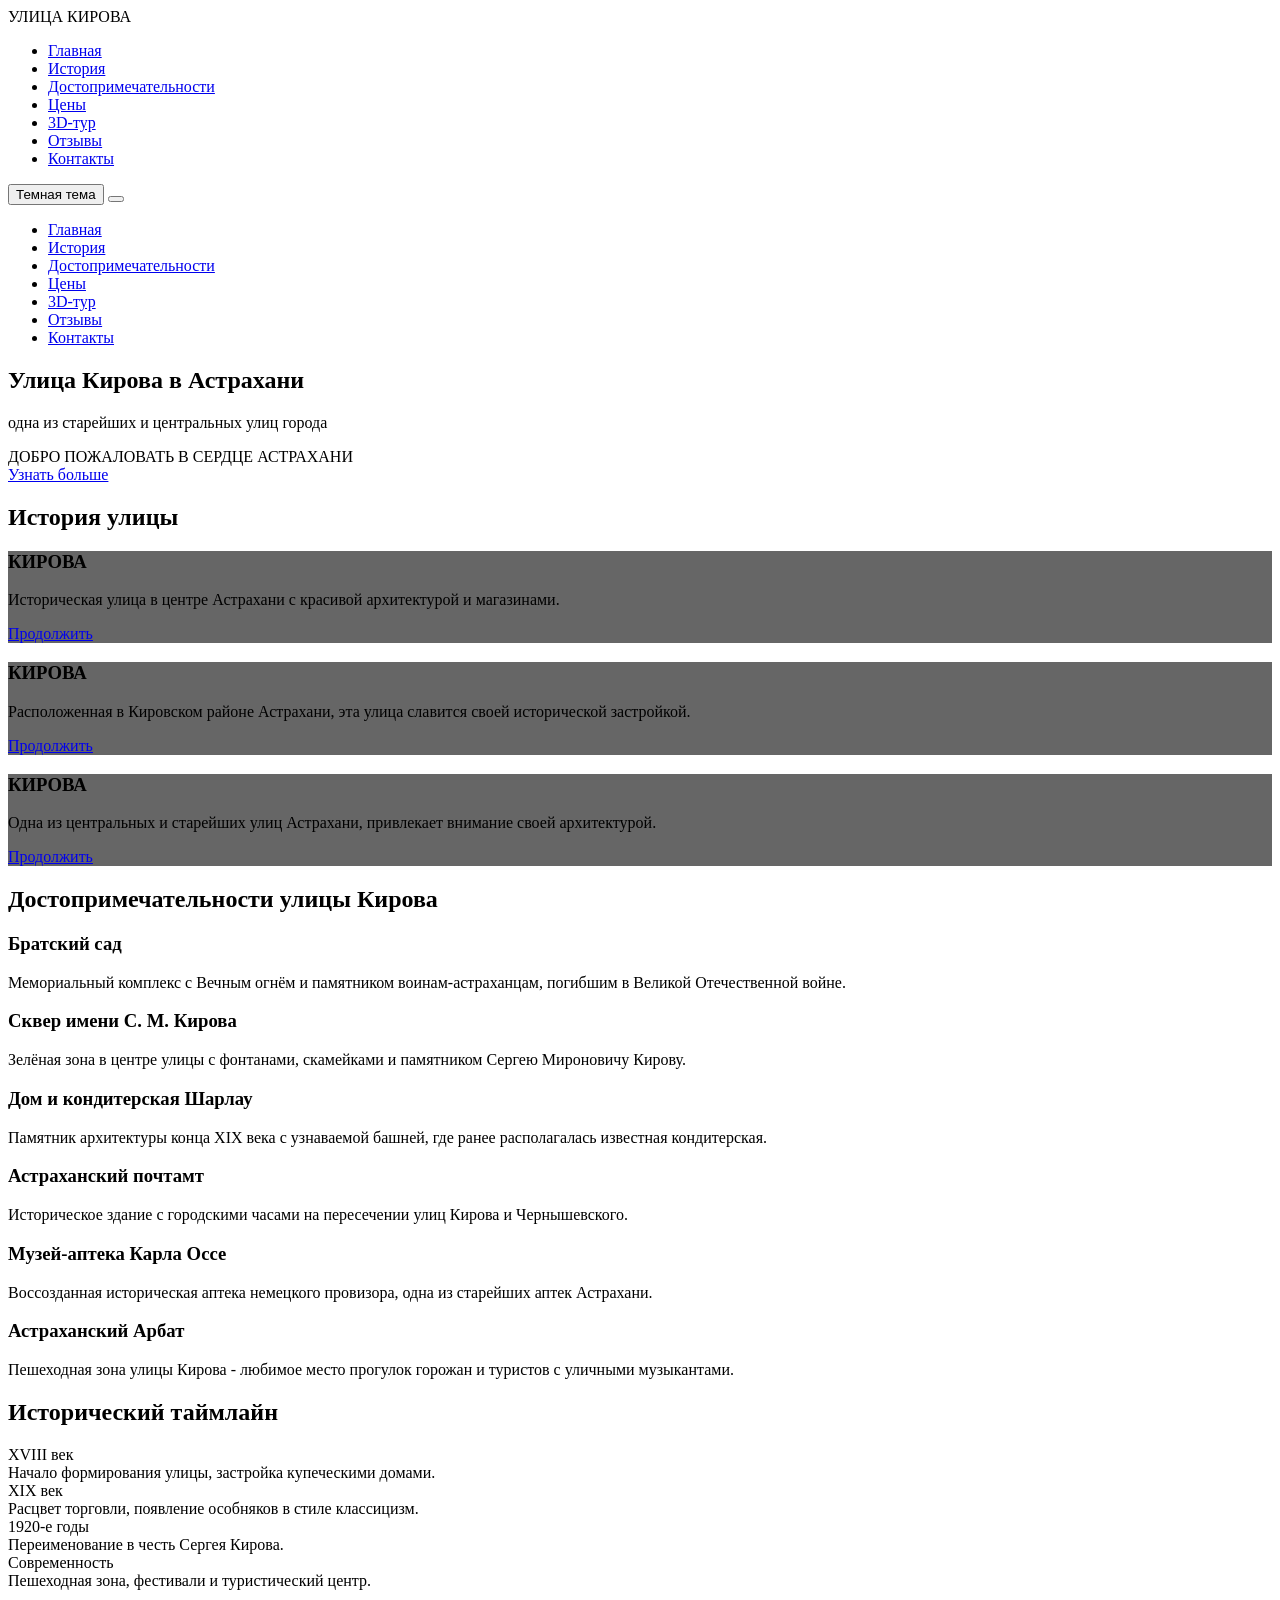
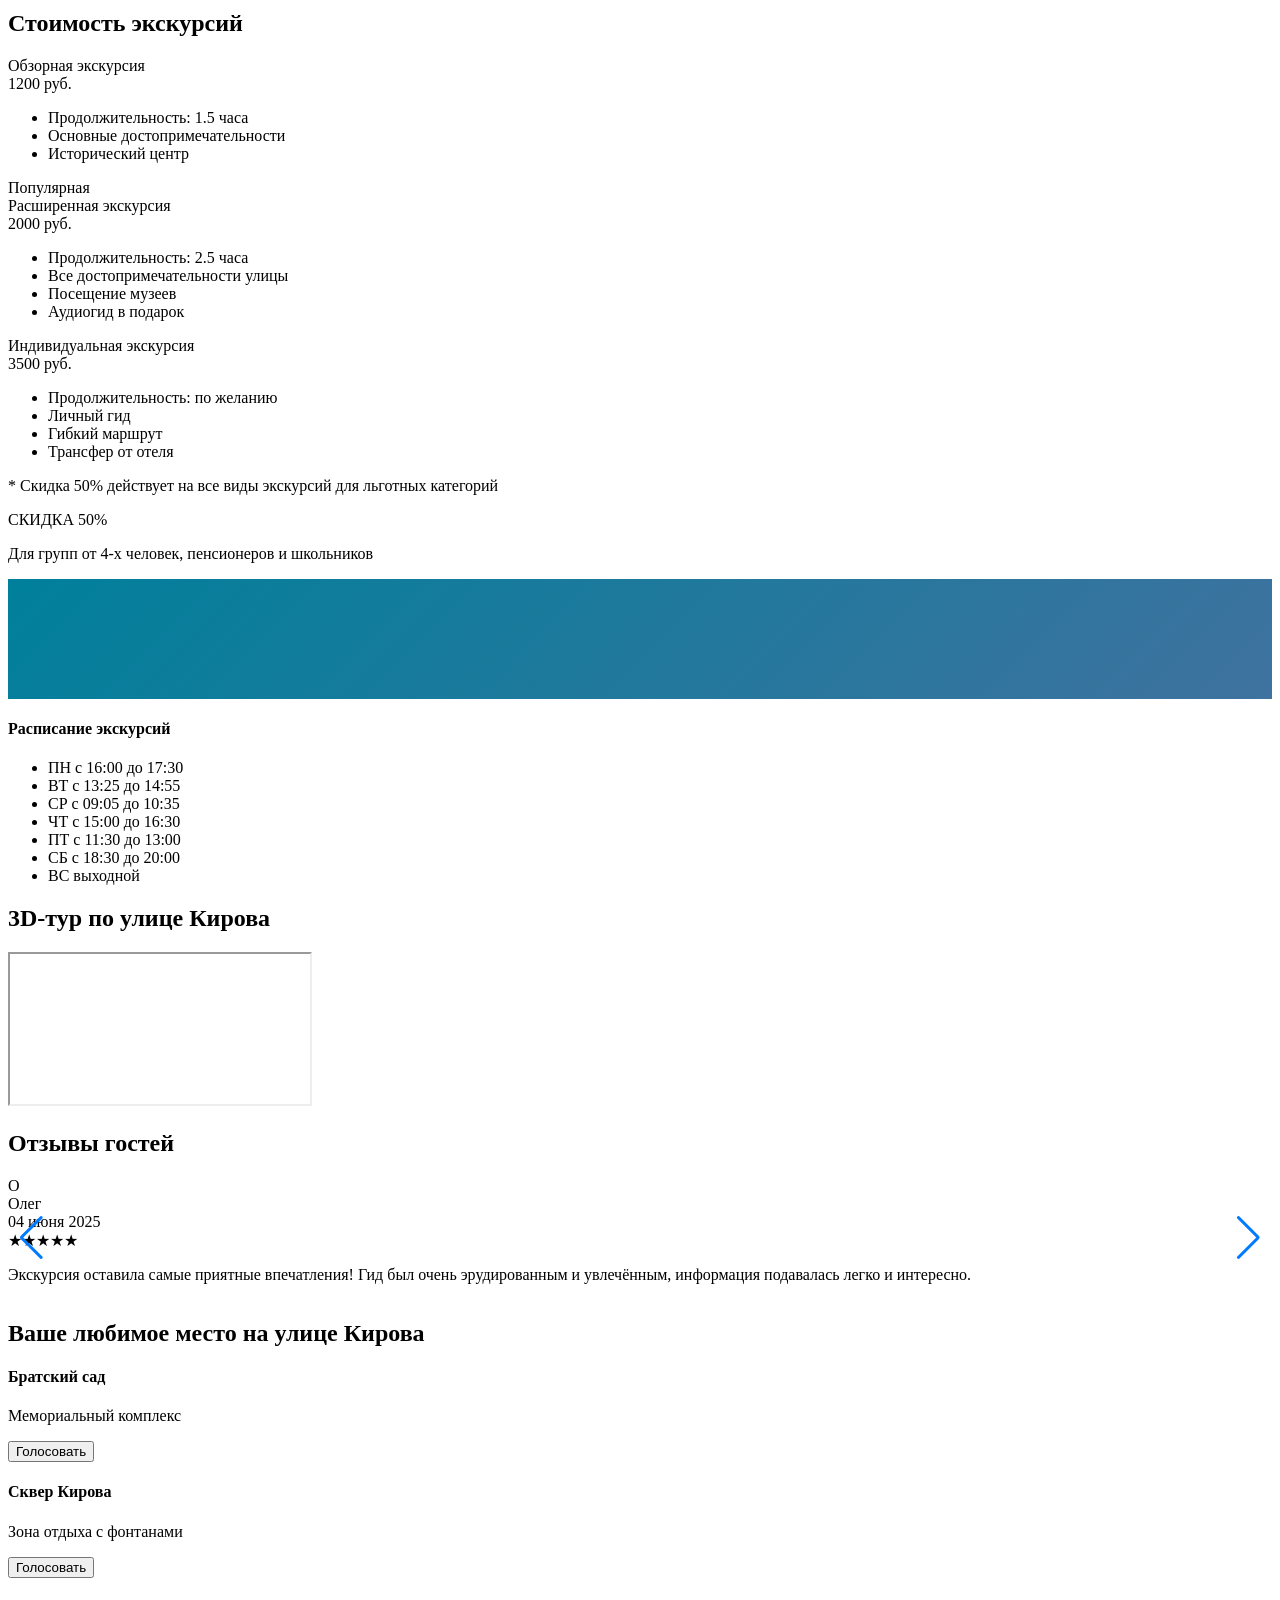
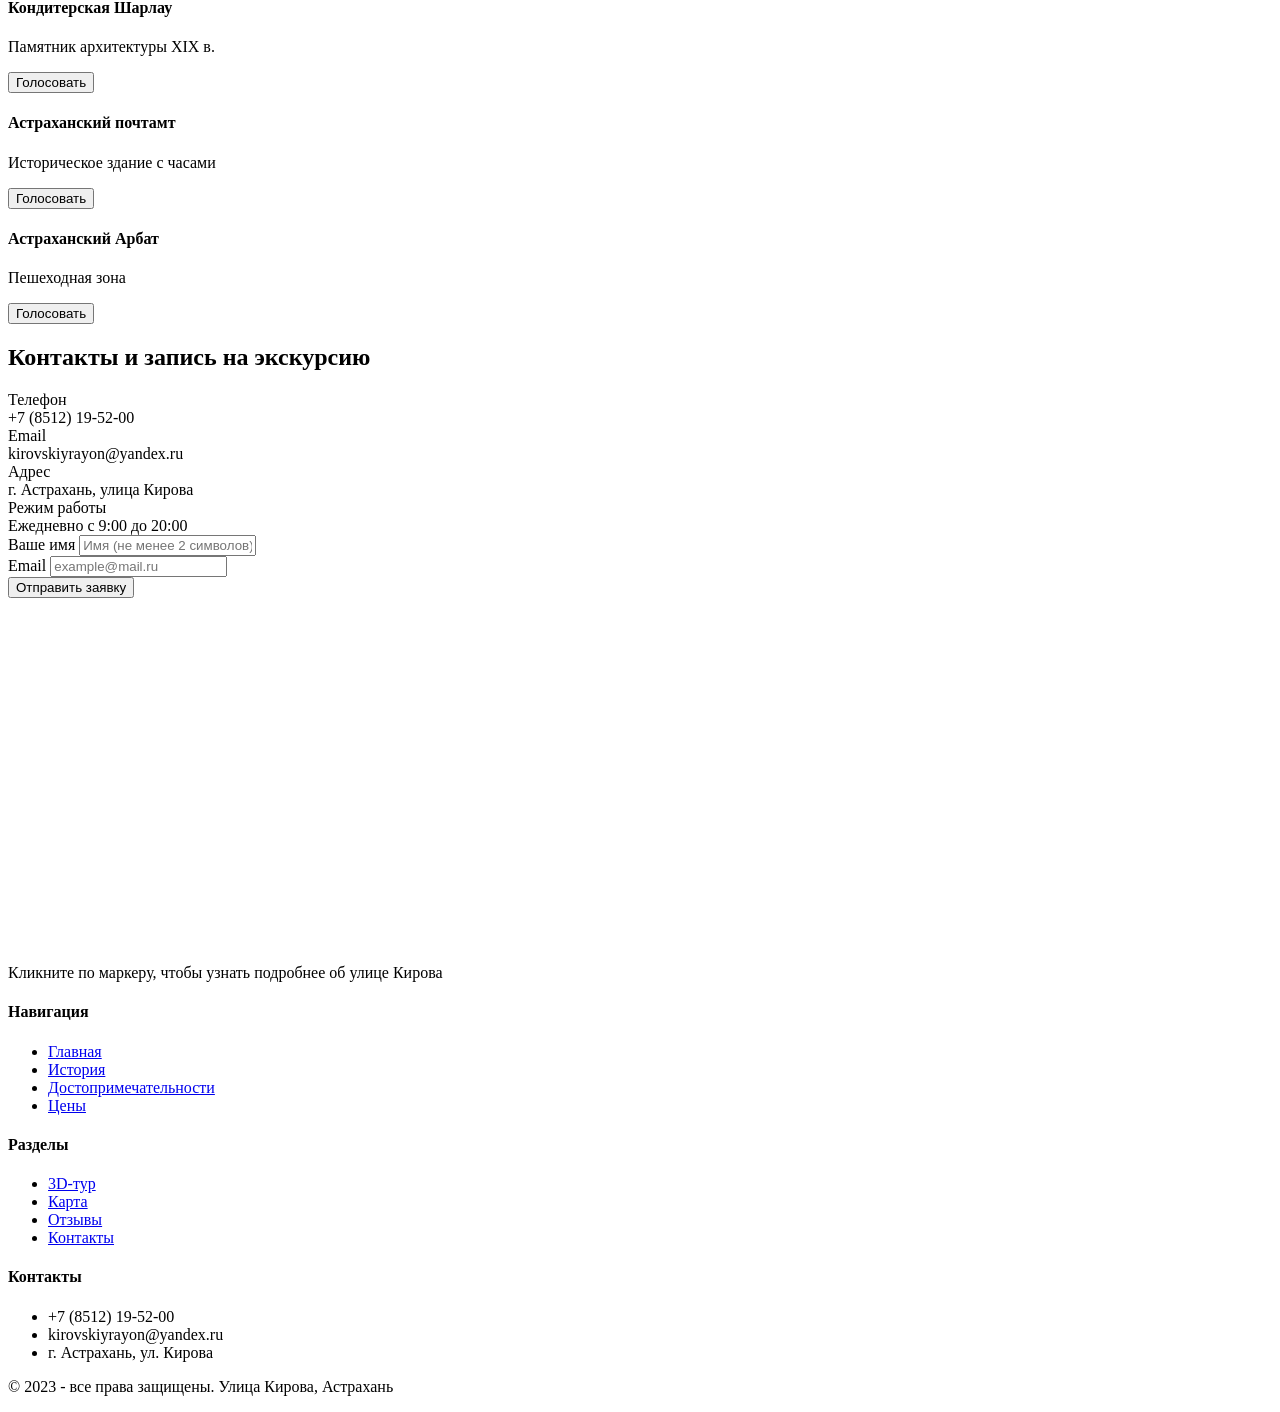
==== index.html @ 67ec19e4 "Add files via upload" ====
<!DOCTYPE html>
<html lang="ru">
<head>
    <meta charset="UTF-8">
    <meta name="viewport" content="width=device-width, initial-scale=1.0, viewport-fit=cover">
    <title>Улица Кирова | Астрахань</title>

    <link href="https://fonts.googleapis.com/css2?family=Alice&display=swap" rel="stylesheet">
    <link rel="stylesheet" href="https://cdn.jsdelivr.net/npm/swiper@11/swiper-bundle.min.css">
    <link rel="stylesheet" href="assets/css/style.css">
    <link rel="icon" type="image/png" href="assets/images/logo.png">
</head>
<body>

    <!-- ================= ШАПКА ================= -->
    <header class="header">
        <div class="container navbar">
            <div class="logo">
                <!-- Замените src на путь к вашему логотипу -->
                <img src="assets/images/logo.png" alt="Логотип Улица Кирова" class="logo-img"
                    onerror="this.style.display='none'; this.nextElementSibling.style.display='block';">
                <span class="logo-text" style="display: none;">УЛИЦА КИРОВА</span>
            </div>

            <ul class="nav-links">
                <li><a href="#hero">Главная</a></li>
                <li><a href="#history">История</a></li>
                <li><a href="#sights">Достопримечательности</a></li>
                <li><a href="#prices">Цены</a></li>
                <li><a href="#tour3d">3D-тур</a></li>
                <li><a href="#reviews">Отзывы</a></li>
                <li><a href="#contact">Контакты</a></li>
            </ul>

            <div class="header-actions">
                <button class="theme-toggle" id="themeToggle" aria-label="Переключить тему">Темная тема</button>
                <button class="burger" id="burgerBtn" aria-label="Меню">
                    <span></span><span></span><span></span>
                </button>
            </div>
        </div>

        <div class="mobile-overlay" id="mobileOverlay"></div>
        <nav class="mobile-menu" id="mobileMenu">
            <ul>
                <li><a href="#hero">Главная</a></li>
                <li><a href="#history">История</a></li>
                <li><a href="#sights">Достопримечательности</a></li>
                <li><a href="#prices">Цены</a></li>
                <li><a href="#tour3d">3D-тур</a></li>
                <li><a href="#reviews">Отзывы</a></li>
                <li><a href="#contact">Контакты</a></li>
            </ul>
        </nav>
    </header>

    <main>
        <!-- ================= HERO ================= -->
        <section class="hero" id="hero">
            <!-- Замените путь к изображению: assets/images/banner2.jpg -->
            <div class="hero-parallax-bg" style="background-image: url('assets/images/banner2.jpg');"></div>
            <div class="hero-overlay"></div>
            <div class="container hero-content">
                <h1>Улица Кирова в Астрахани</h1>
                <p class="hero-subtitle">одна из старейших и центральных улиц города</p>
                <div class="hero-welcome">ДОБРО ПОЖАЛОВАТЬ В СЕРДЦЕ АСТРАХАНИ</div>
                <a href="#history" class="btn-primary">Узнать больше</a>
            </div>
        </section>

        <!-- ================= ИСТОРИЯ ================= -->
        <section class="section history" id="history">
            <div class="container">
                <h2 class="section-title">История улицы</h2>
                <div class="history-grid">
                    <!-- Карточка 1: замените путь к изображению -->
                    <div class="history-card hover-scale animate-on-scroll"
                        style="background-image: linear-gradient(rgba(0,0,0,0.6), rgba(0,0,0,0.6)), url('assets/images/card1.jpg');">
                        <h3>КИРОВА</h3>
                        <p>Историческая улица в центре Астрахани с красивой архитектурой и магазинами.</p>
                        <a href="#sights" class="btn-outline-white">Продолжить</a>
                    </div>
                    <!-- Карточка 2: замените путь к изображению -->
                    <div class="history-card hover-scale animate-on-scroll"
                        style="background-image: linear-gradient(rgba(0,0,0,0.6), rgba(0,0,0,0.6)), url('assets/images/card2.jpg');">
                        <h3>КИРОВА</h3>
                        <p>Расположенная в Кировском районе Астрахани, эта улица славится своей исторической застройкой.</p>
                        <a href="#sights" class="btn-outline-white">Продолжить</a>
                    </div>
                    <!-- Карточка 3: замените путь к изображению -->
                    <div class="history-card hover-scale animate-on-scroll"
                        style="background-image: linear-gradient(rgba(0,0,0,0.6), rgba(0,0,0,0.6)), url('assets/images/card3.jpg');">
                        <h3>КИРОВА</h3>
                        <p>Одна из центральных и старейших улиц Астрахани, привлекает внимание своей архитектурой.</p>
                        <a href="#sights" class="btn-outline-white">Продолжить</a>
                    </div>
                </div>
            </div>
        </section>

        <!-- ================= ДОСТОПРИМЕЧАТЕЛЬНОСТИ ================= -->
        <section class="section sights" id="sights">
            <div class="container">
                <h2 class="section-title">Достопримечательности улицы Кирова</h2>
                <div class="sights-grid">
                    <!-- Карточка 1 -->
                    <div class="sight-card hover-lift animate-on-scroll">
                        <div class="sight-img" style="background-image: url('assets/images/garden.jpg'); background-color: #00809B;"></div>
                        <h3>Братский сад</h3>
                        <p>Мемориальный комплекс с Вечным огнём и памятником воинам-астраханцам, погибшим в Великой Отечественной войне.</p>
                    </div>
                    <!-- Карточка 2 -->
                    <div class="sight-card hover-lift animate-on-scroll">
                        <div class="sight-img" style="background-image: url('assets/images/skver.jpg'); background-color: #3F729F;"></div>
                        <h3>Сквер имени С. М. Кирова</h3>
                        <p>Зелёная зона в центре улицы с фонтанами, скамейками и памятником Сергею Мироновичу Кирову.</p>
                    </div>
                    <!-- Карточка 3 -->
                    <div class="sight-card hover-lift animate-on-scroll">
                        <div class="sight-img" style="background-image: url('assets/images/sharlau.jpg'); background-color: #4EBCD5;"></div>
                        <h3>Дом и кондитерская Шарлау</h3>
                        <p>Памятник архитектуры конца XIX века с узнаваемой башней, где ранее располагалась известная кондитерская.</p>
                    </div>
                    <!-- Карточка 4 -->
                    <div class="sight-card hover-lift animate-on-scroll">
                        <div class="sight-img" style="background-image: url('assets/images/pochta.jpg'); background-color: #00809B;"></div>
                        <h3>Астраханский почтамт</h3>
                        <p>Историческое здание с городскими часами на пересечении улиц Кирова и Чернышевского.</p>
                    </div>
                    <!-- Карточка 5 -->
                    <div class="sight-card hover-lift animate-on-scroll">
                        <div class="sight-img" style="background-image: url('assets/images/apteka.jpg'); background-color: #3F729F;"></div>
                        <h3>Музей-аптека Карла Оссе</h3>
                        <p>Воссозданная историческая аптека немецкого провизора, одна из старейших аптек Астрахани.</p>
                    </div>
                    <!-- Карточка 6 -->
                    <div class="sight-card hover-lift animate-on-scroll">
                        <div class="sight-img" style="background-image: url('assets/images/arbat.jpg'); background-color: #4EBCD5;"></div>
                        <h3>Астраханский Арбат</h3>
                        <p>Пешеходная зона улицы Кирова - любимое место прогулок горожан и туристов с уличными музыкантами.</p>
                    </div>
                </div>
            </div>
        </section>

        <!-- ================= ТАЙМЛАЙН ================= -->
        <section class="section timeline-section" id="timeline">
            <div class="container">
                <h2 class="section-title">Исторический таймлайн</h2>
                <div class="timeline">
                    <div class="timeline-item animate-on-scroll">
                        <div class="timeline-date">XVIII век</div>
                        <div class="timeline-text">Начало формирования улицы, застройка купеческими домами.</div>
                    </div>
                    <div class="timeline-item animate-on-scroll">
                        <div class="timeline-date">XIX век</div>
                        <div class="timeline-text">Расцвет торговли, появление особняков в стиле классицизм.</div>
                    </div>
                    <div class="timeline-item animate-on-scroll">
                        <div class="timeline-date">1920-е годы</div>
                        <div class="timeline-text">Переименование в честь Сергея Кирова.</div>
                    </div>
                    <div class="timeline-item animate-on-scroll">
                        <div class="timeline-date">Современность</div>
                        <div class="timeline-text">Пешеходная зона, фестивали и туристический центр.</div>
                    </div>
                </div>
            </div>
        </section>

        <!-- ================= ЦЕНЫ ================= -->
        <section class="section prices" id="prices">
            <div class="container">
                <h2 class="section-title">Стоимость экскурсий</h2>
                <div class="prices-grid">
                    <div class="price-card hover-lift animate-on-scroll">
                        <div class="price-header">Обзорная экскурсия</div>
                        <div class="price-value">1200 руб.</div>
                        <ul class="price-features">
                            <li>Продолжительность: 1.5 часа</li>
                            <li>Основные достопримечательности</li>
                            <li>Исторический центр</li>
                        </ul>
                    </div>
                    <div class="price-card hover-lift featured animate-on-scroll">
                        <div class="price-badge">Популярная</div>
                        <div class="price-header">Расширенная экскурсия</div>
                        <div class="price-value">2000 руб.</div>
                        <ul class="price-features">
                            <li>Продолжительность: 2.5 часа</li>
                            <li>Все достопримечательности улицы</li>
                            <li>Посещение музеев</li>
                            <li>Аудиогид в подарок</li>
                        </ul>
                    </div>
                    <div class="price-card hover-lift animate-on-scroll">
                        <div class="price-header">Индивидуальная экскурсия</div>
                        <div class="price-value">3500 руб.</div>
                        <ul class="price-features">
                            <li>Продолжительность: по желанию</li>
                            <li>Личный гид</li>
                            <li>Гибкий маршрут</li>
                            <li>Трансфер от отеля</li>
                        </ul>
                    </div>
                </div>
                <p class="prices-note animate-on-scroll">* Скидка 50% действует на все виды экскурсий для льготных категорий</p>
            </div>
        </section>

        <!-- ================= СКИДКА 50% + РАСПИСАНИЕ ================= -->
        <section class="section discount-schedule-section">
            <div class="container">
                <div class="discount-schedule-block animate-on-scroll">
                    <div class="discount-schedule-grid">
                        <div class="discount-side">
                            <span class="discount-percent">СКИДКА 50%</span>
                            <p class="discount-detail">Для групп от 4-х человек, пенсионеров и школьников</p>
                        </div>
                        <div class="schedule-side">
                            <!-- Замените src на путь к вашему изображению: assets/images/banner.jpg -->
                            <div class="schedule-image">
                                <img src="assets/images/banner.jpg" alt="Расписание экскурсий" loading="lazy"
                                    onerror="this.style.display='none'; this.parentElement.style.background='linear-gradient(135deg, #00809B, #3F729F)'; this.parentElement.style.minHeight='120px';">
                            </div>
                            <div class="schedule-content">
                                <h4 class="schedule-title">Расписание экскурсий</h4>
                                <ul class="schedule-list">
                                    <li><span>ПН</span> с 16:00 до 17:30</li>
                                    <li><span>ВТ</span> с 13:25 до 14:55</li>
                                    <li><span>СР</span> с 09:05 до 10:35</li>
                                    <li><span>ЧТ</span> с 15:00 до 16:30</li>
                                    <li><span>ПТ</span> с 11:30 до 13:00</li>
                                    <li><span>СБ</span> с 18:30 до 20:00</li>
                                    <li><span>ВС</span> выходной</li>
                                </ul>
                            </div>
                        </div>
                    </div>
                </div>
            </div>
        </section>

        <!-- ================= 3D-ТУР ================= -->
        <section class="section tour3d" id="tour3d">
            <div class="container">
                <h2 class="section-title">3D-тур по улице Кирова</h2>
                <div class="tour-container animate-on-scroll">
                    <div class="panorama-container">
                        <!-- Google Street View: улица Кирова, Астрахань -->
                        <iframe
                            src="https://www.google.com/maps/embed?pb=!4v1715250000000!6m8!1m7!1sCAoSLEFGMVFpcFBuQXF0Sm1fMDRrWVUxWmtEY3ZMRWhMcXJQdWh2VENfb2R2ZE5w!2m2!1d46.349102!2d48.040248!3f325!4f15!5f0.7820865974627469"
                            allowfullscreen
                            loading="lazy"
                            title="3D-тур по улице Кирова в Астрахани">
                        </iframe>
                    </div>
                </div>
            </div>
        </section>

        <!-- ================= ОТЗЫВЫ (СЛАЙДЕР) ================= -->
        <section class="section reviews" id="reviews">
            <div class="container">
                <h2 class="section-title">Отзывы гостей</h2>
                <div class="swiper reviews-swiper animate-on-scroll">
                    <div class="swiper-wrapper">
                        <!-- Слайд 1 -->
                        <div class="swiper-slide">
                            <div class="review-card">
                                <!-- Замените src на путь к аватарке: assets/images/avatar-1.jpg -->
                                <div class="review-avatar">
                                    <img src="assets/images/avatar-1.jpg" alt="Аватар" loading="lazy"
                                        onerror="this.style.display='none'; this.parentElement.textContent='О'">
                                </div>
                                <div class="review-name">Олег</div>
                                <div class="review-date">04 июня 2025</div>
                                <div class="review-stars">★★★★★</div>
                                <p>Экскурсия оставила самые приятные впечатления! Гид был очень эрудированным и увлечённым, информация подавалась легко и интересно.</p>
                            </div>
                        </div>
                        <!-- Слайд 2 -->
                        <div class="swiper-slide">
                            <div class="review-card">
                                <div class="review-avatar">
                                    <img src="assets/images/avatar-2.jpg" alt="Аватар" loading="lazy"
                                        onerror="this.style.display='none'; this.parentElement.textContent='Е'">
                                </div>
                                <div class="review-name">Елена</div>
                                <div class="review-date">15 мая 2025</div>
                                <div class="review-stars">★★★★★</div>
                                <p>Очень красивая улица, обязательно приедем ещё! Спасибо за скидку пенсионерам. Всё очень понравилось!</p>
                            </div>
                        </div>
                        <!-- Слайд 3 -->
                        <div class="swiper-slide">
                            <div class="review-card">
                                <div class="review-avatar">
                                    <img src="assets/images/avatar-3.jpg" alt="Аватар" loading="lazy"
                                        onerror="this.style.display='none'; this.parentElement.textContent='Д'">
                                </div>
                                <div class="review-name">Дмитрий</div>
                                <div class="review-date">22 июля 2025</div>
                                <div class="review-stars">★★★★☆</div>
                                <p>Отличная экскурсия, узнал много нового об архитектуре Астрахани. Гид профессионал своего дела.</p>
                            </div>
                        </div>
                        <!-- Слайд 4 -->
                        <div class="swiper-slide">
                            <div class="review-card">
                                <div class="review-avatar">
                                    <img src="assets/images/avatar-4.jpg" alt="Аватар" loading="lazy"
                                        onerror="this.style.display='none'; this.parentElement.textContent='А'">
                                </div>
                                <div class="review-name">Анна</div>
                                <div class="review-date">10 августа 2025</div>
                                <div class="review-stars">★★★★★</div>
                                <p>Лучшая прогулка по центру! Гид - профессионал своего дела. Вся семья в восторге от экскурсии.</p>
                            </div>
                        </div>
                        <!-- Слайд 5 -->
                        <div class="swiper-slide">
                            <div class="review-card">
                                <div class="review-avatar">
                                    <img src="assets/images/avatar-5.jpg" alt="Аватар" loading="lazy"
                                        onerror="this.style.display='none'; this.parentElement.textContent='М'">
                                </div>
                                <div class="review-name">Мария</div>
                                <div class="review-date">03 сентября 2025</div>
                                <div class="review-stars">★★★★★</div>
                                <p>Прекрасная экскурсия по историческим местам! Улица Кирова - настоящая жемчужина Астрахани. Обязательно вернёмся!</p>
                            </div>
                        </div>
                        <!-- Слайд 6 -->
                        <div class="swiper-slide">
                            <div class="review-card">
                                <div class="review-avatar">
                                    <img src="assets/images/avatar-6.jpg" alt="Аватар" loading="lazy"
                                        onerror="this.style.display='none'; this.parentElement.textContent='С'">
                                </div>
                                <div class="review-name">Сергей</div>
                                <div class="review-date">18 октября 2025</div>
                                <div class="review-stars">★★★★☆</div>
                                <p>Очень познавательная экскурсия. Архитектура впечатляет, а рассказ гида просто завораживает. Рекомендую!</p>
                            </div>
                        </div>
                    </div>
                    <div class="swiper-button-prev"></div>
                    <div class="swiper-button-next"></div>
                    <div class="swiper-pagination"></div>
                </div>
            </div>
        </section>

        <!-- ================= ГОЛОСОВАНИЕ ================= -->
        <section class="section voting">
            <div class="container">
                <h2 class="section-title">Ваше любимое место на улице Кирова</h2>
                <div class="voting-grid animate-on-scroll" id="votingContainer">
                    <div class="vote-card" data-vote="bratskiy">
                        <h4>Братский сад</h4>
                        <p>Мемориальный комплекс</p>
                        <button class="vote-btn">Голосовать</button>
                    </div>
                    <div class="vote-card" data-vote="skver">
                        <h4>Сквер Кирова</h4>
                        <p>Зона отдыха с фонтанами</p>
                        <button class="vote-btn">Голосовать</button>
                    </div>
                    <div class="vote-card" data-vote="sharlau">
                        <h4>Кондитерская Шарлау</h4>
                        <p>Памятник архитектуры XIX в.</p>
                        <button class="vote-btn">Голосовать</button>
                    </div>
                    <div class="vote-card" data-vote="pochta">
                        <h4>Астраханский почтамт</h4>
                        <p>Историческое здание с часами</p>
                        <button class="vote-btn">Голосовать</button>
                    </div>
                    <div class="vote-card" data-vote="arbat">
                        <h4>Астраханский Арбат</h4>
                        <p>Пешеходная зона</p>
                        <button class="vote-btn">Голосовать</button>
                    </div>
                </div>
                <div id="voteResults" class="vote-results animate-on-scroll"></div>
            </div>
        </section>

        <!-- ================= КОНТАКТЫ + ФОРМА + КАРТА ================= -->
        <section class="section contact" id="contact">
            <div class="container">
                <h2 class="section-title">Контакты и запись на экскурсию</h2>
                <div class="contact-wrapper animate-on-scroll">
                    <div class="contact-info-block">
                        <div class="info-item">
                            <div class="info-label">Телефон</div>
                            <div class="info-value">+7 (8512) 19-52-00</div>
                        </div>
                        <div class="info-item">
                            <div class="info-label">Email</div>
                            <div class="info-value">kirovskiyrayon@yandex.ru</div>
                        </div>
                        <div class="info-item">
                            <div class="info-label">Адрес</div>
                            <div class="info-value">г. Астрахань, улица Кирова</div>
                        </div>
                        <div class="info-item">
                            <div class="info-label">Режим работы</div>
                            <div class="info-value">Ежедневно с 9:00 до 20:00</div>
                        </div>
                    </div>
                    <div class="form-block">
                        <form id="bookingForm">
                            <div class="form-group">
                                <label for="name">Ваше имя</label>
                                <input type="text" id="name" placeholder="Имя (не менее 2 символов)">
                                <div class="error-msg" id="nameError"></div>
                            </div>
                            <div class="form-group">
                                <label for="email">Email</label>
                                <input type="email" id="email" placeholder="example@mail.ru">
                                <div class="error-msg" id="emailError"></div>
                            </div>
                            <button type="submit" class="btn-primary">Отправить заявку</button>
                            <div id="formSuccess" class="success-msg"></div>
                        </form>
                    </div>
                </div>
                <!-- Карта -->
                <div class="map-wrapper animate-on-scroll">
                    <div id="yandexMap" style="width: 100%; height: 350px; border-radius: 24px; overflow: hidden;"></div>
                    <p class="map-caption">Кликните по маркеру, чтобы узнать подробнее об улице Кирова</p>
                </div>
            </div>
        </section>
    </main>

    <!-- ================= ПОДВАЛ ================= -->
    <footer class="footer">
        <div class="container">
            <div class="footer-grid">
                <div class="footer-col">
                    <h4>Навигация</h4>
                    <ul class="footer-nav-list">
                        <li><a href="#hero">Главная</a></li>
                        <li><a href="#history">История</a></li>
                        <li><a href="#sights">Достопримечательности</a></li>
                        <li><a href="#prices">Цены</a></li>
                    </ul>
                </div>
                <div class="footer-col">
                    <h4>Разделы</h4>
                    <ul class="footer-nav-list">
                        <li><a href="#tour3d">3D-тур</a></li>
                        <li><a href="#contact">Карта</a></li>
                        <li><a href="#reviews">Отзывы</a></li>
                        <li><a href="#contact">Контакты</a></li>
                    </ul>
                </div>
                <div class="footer-col">
                    <h4>Контакты</h4>
                    <ul class="footer-contact-list">
                        <li>+7 (8512) 19-52-00</li>
                        <li>kirovskiyrayon@yandex.ru</li>
                        <li>г. Астрахань, ул. Кирова</li>
                    </ul>
                </div>
            </div>
            <div class="footer-bottom">
                <p>&copy; 2023 - все права защищены. Улица Кирова, Астрахань</p>
            </div>
        </div>
    </footer>

    <!-- Кастомный курсор -->
    <div class="custom-cursor"></div>

    <!-- Скрипты -->
    <script src="https://cdn.jsdelivr.net/npm/swiper@11/swiper-bundle.min.js"></script>
    <!-- Замените YOUR_API_KEY на ваш ключ Яндекс.Карт -->
    <script src="https://api-maps.yandex.ru/2.1/?apikey=YOUR_API_KEY&lang=ru_RU" type="text/javascript"></script>
    <script src="js/main.js"></script>
</body>
</html>
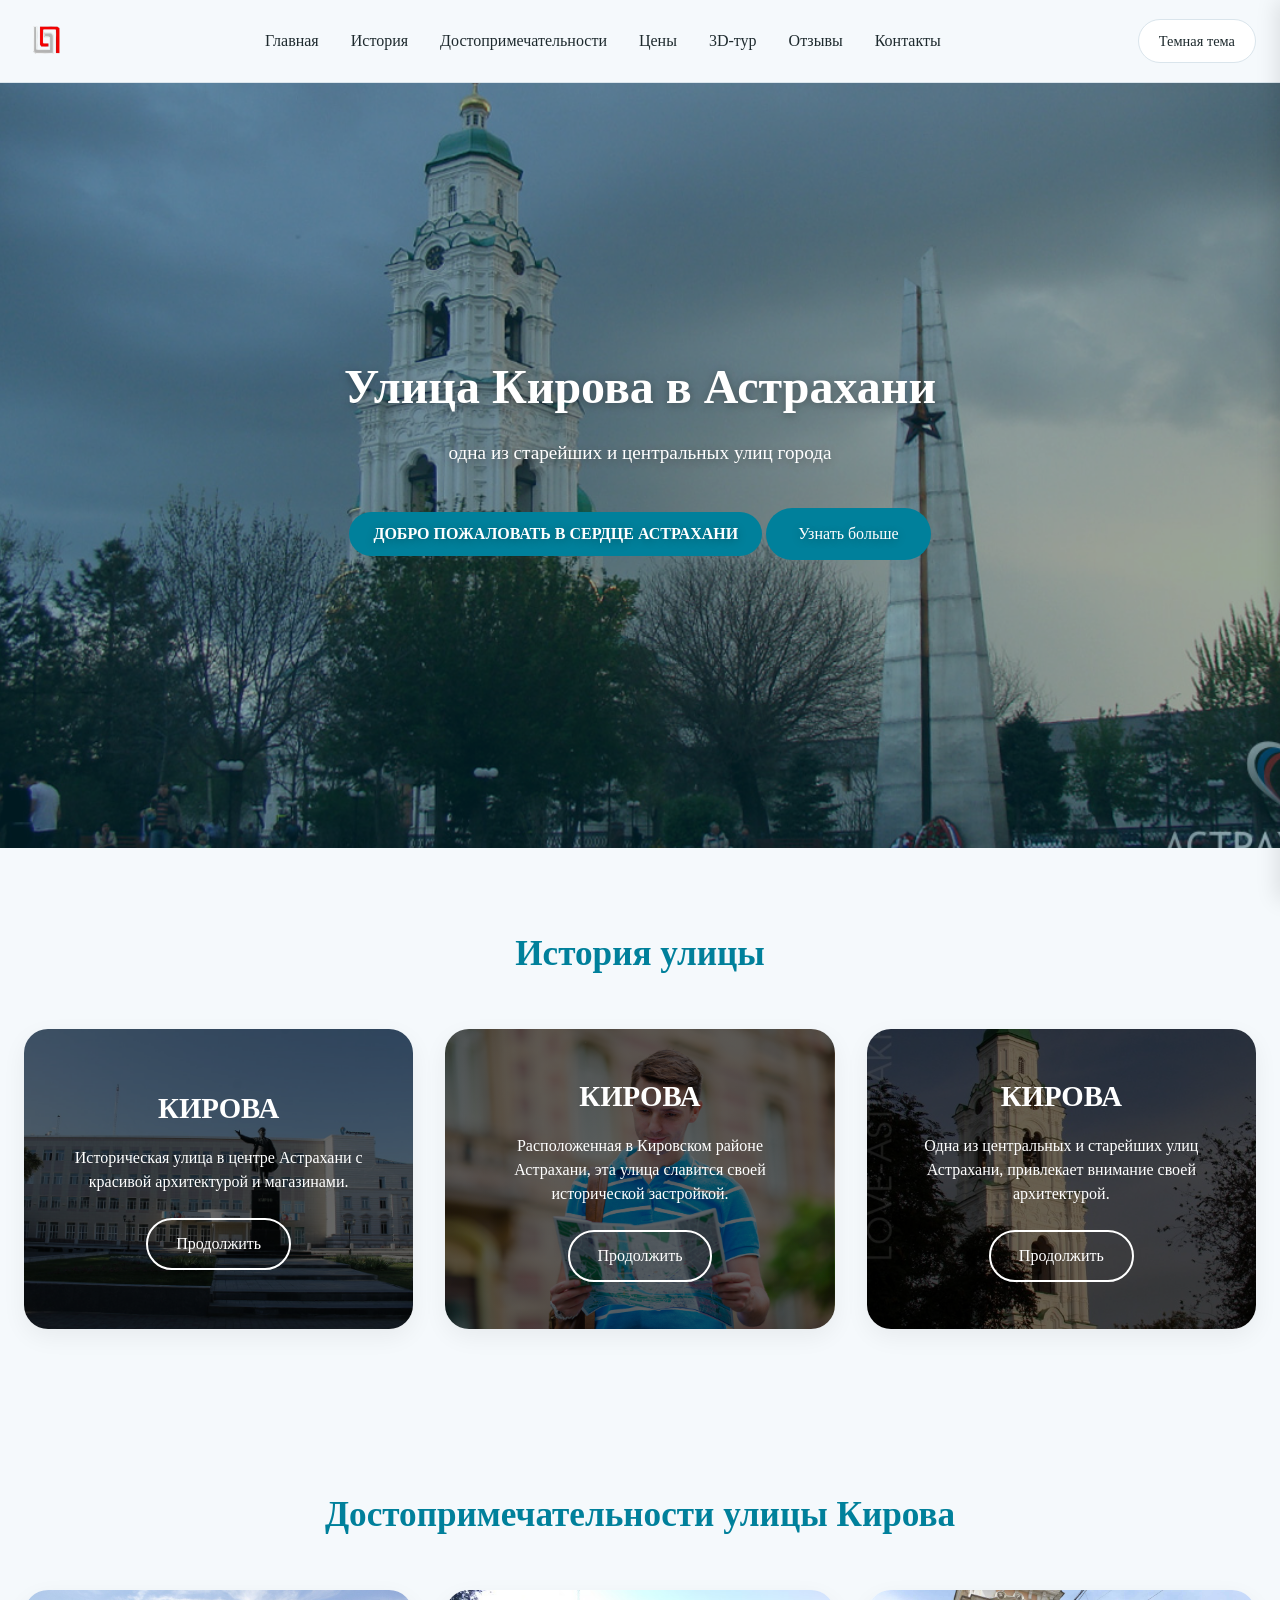
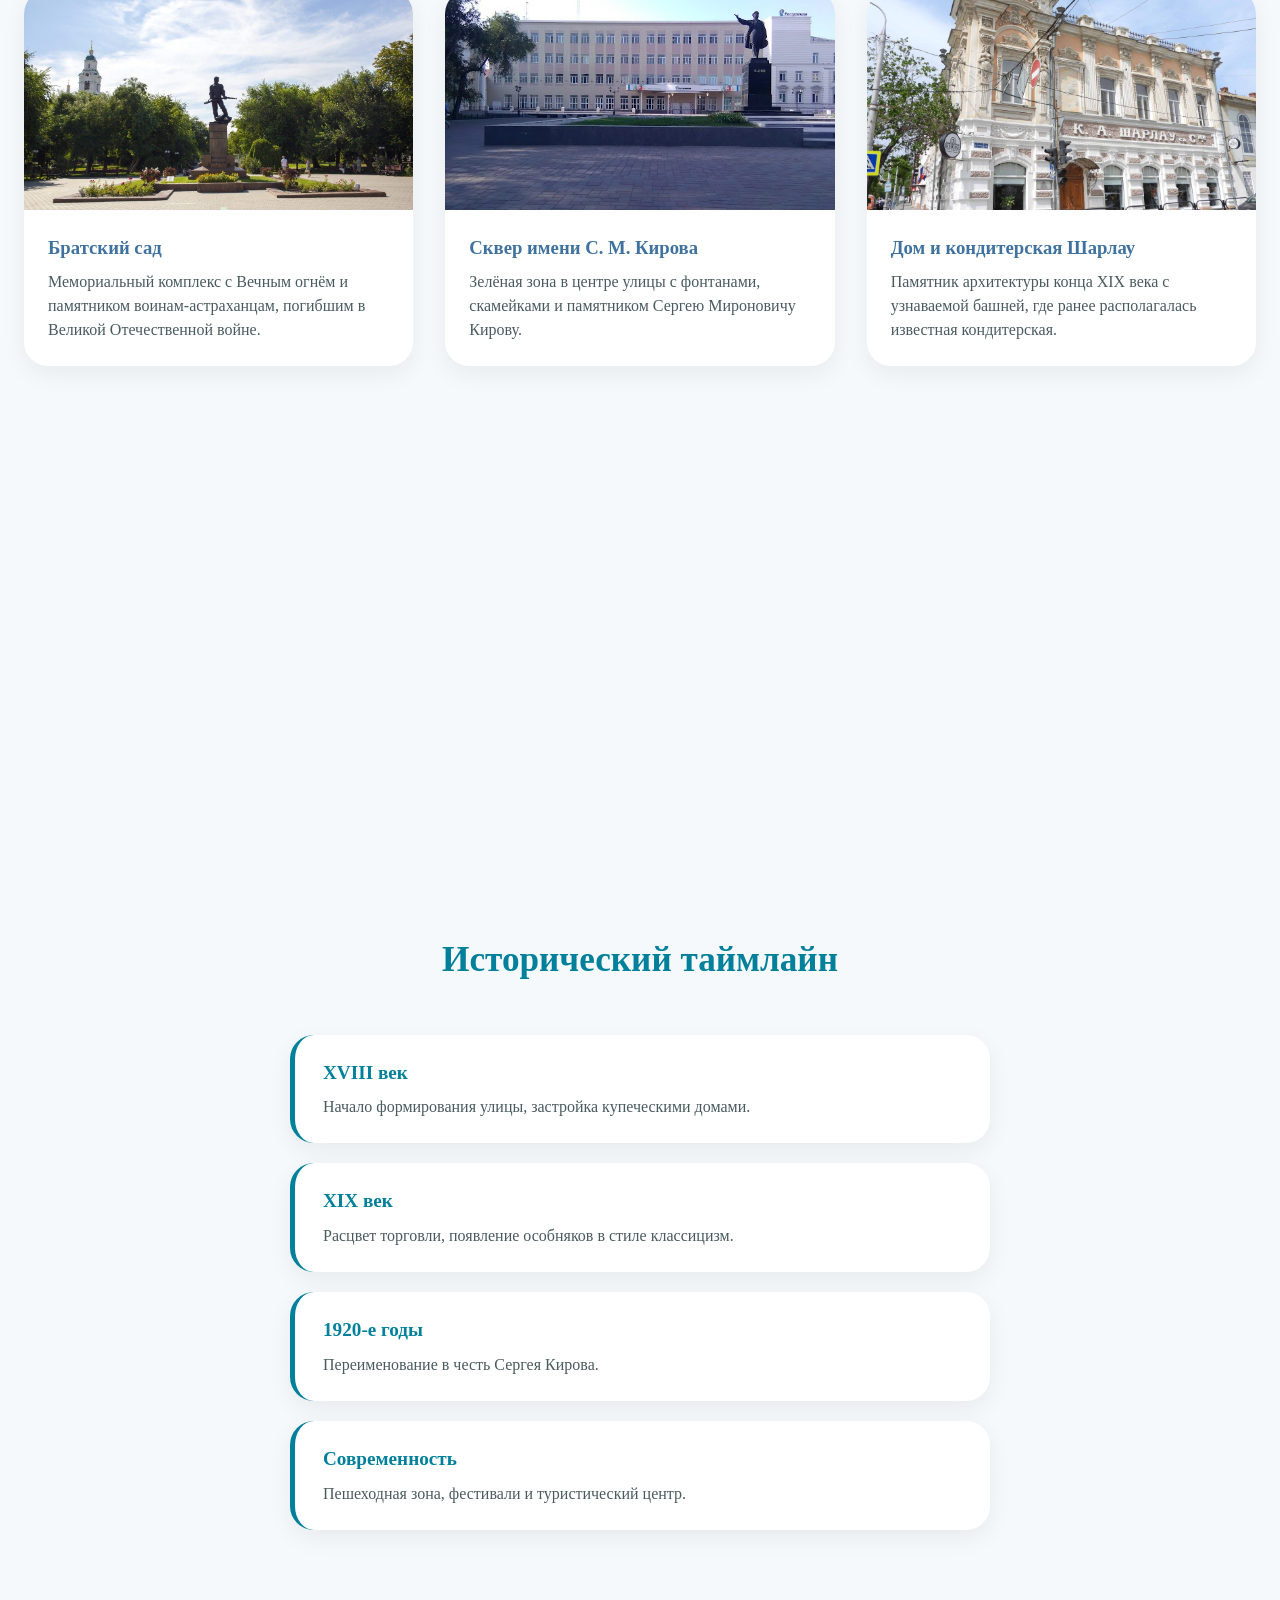
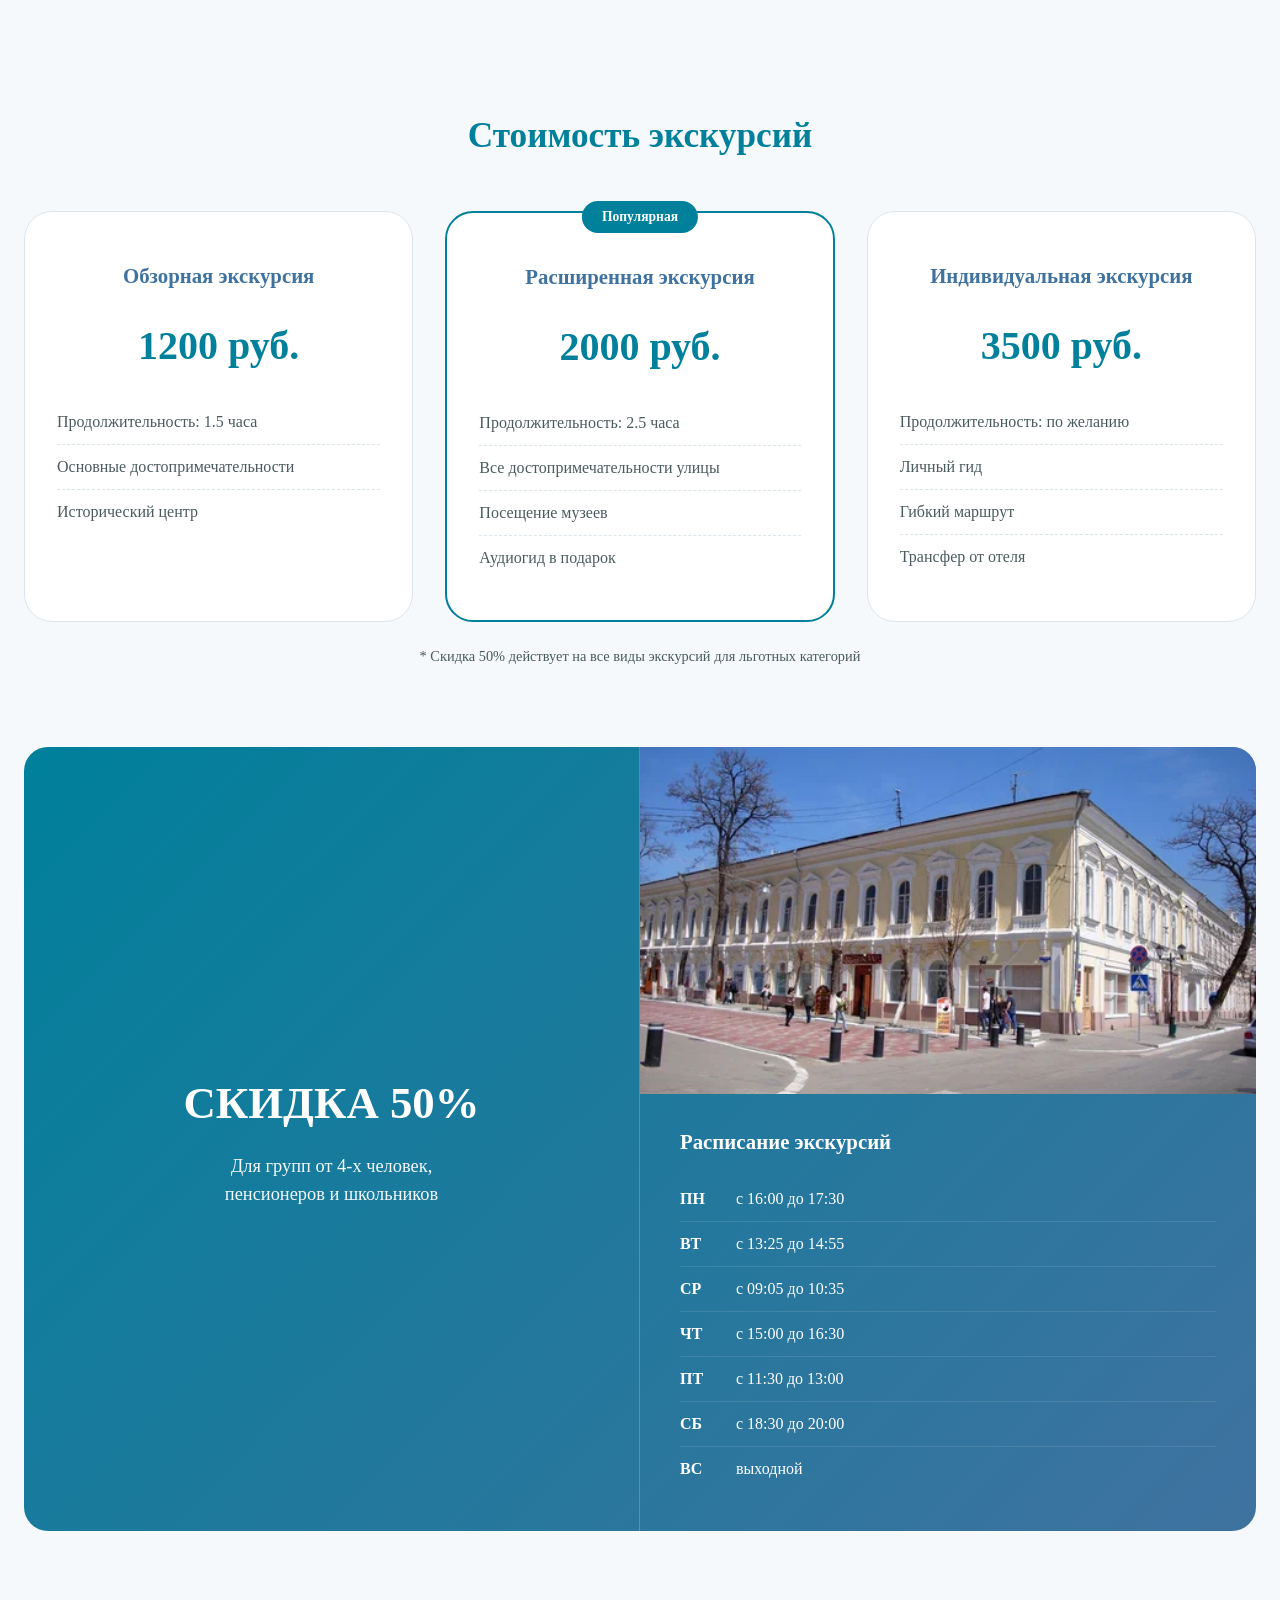
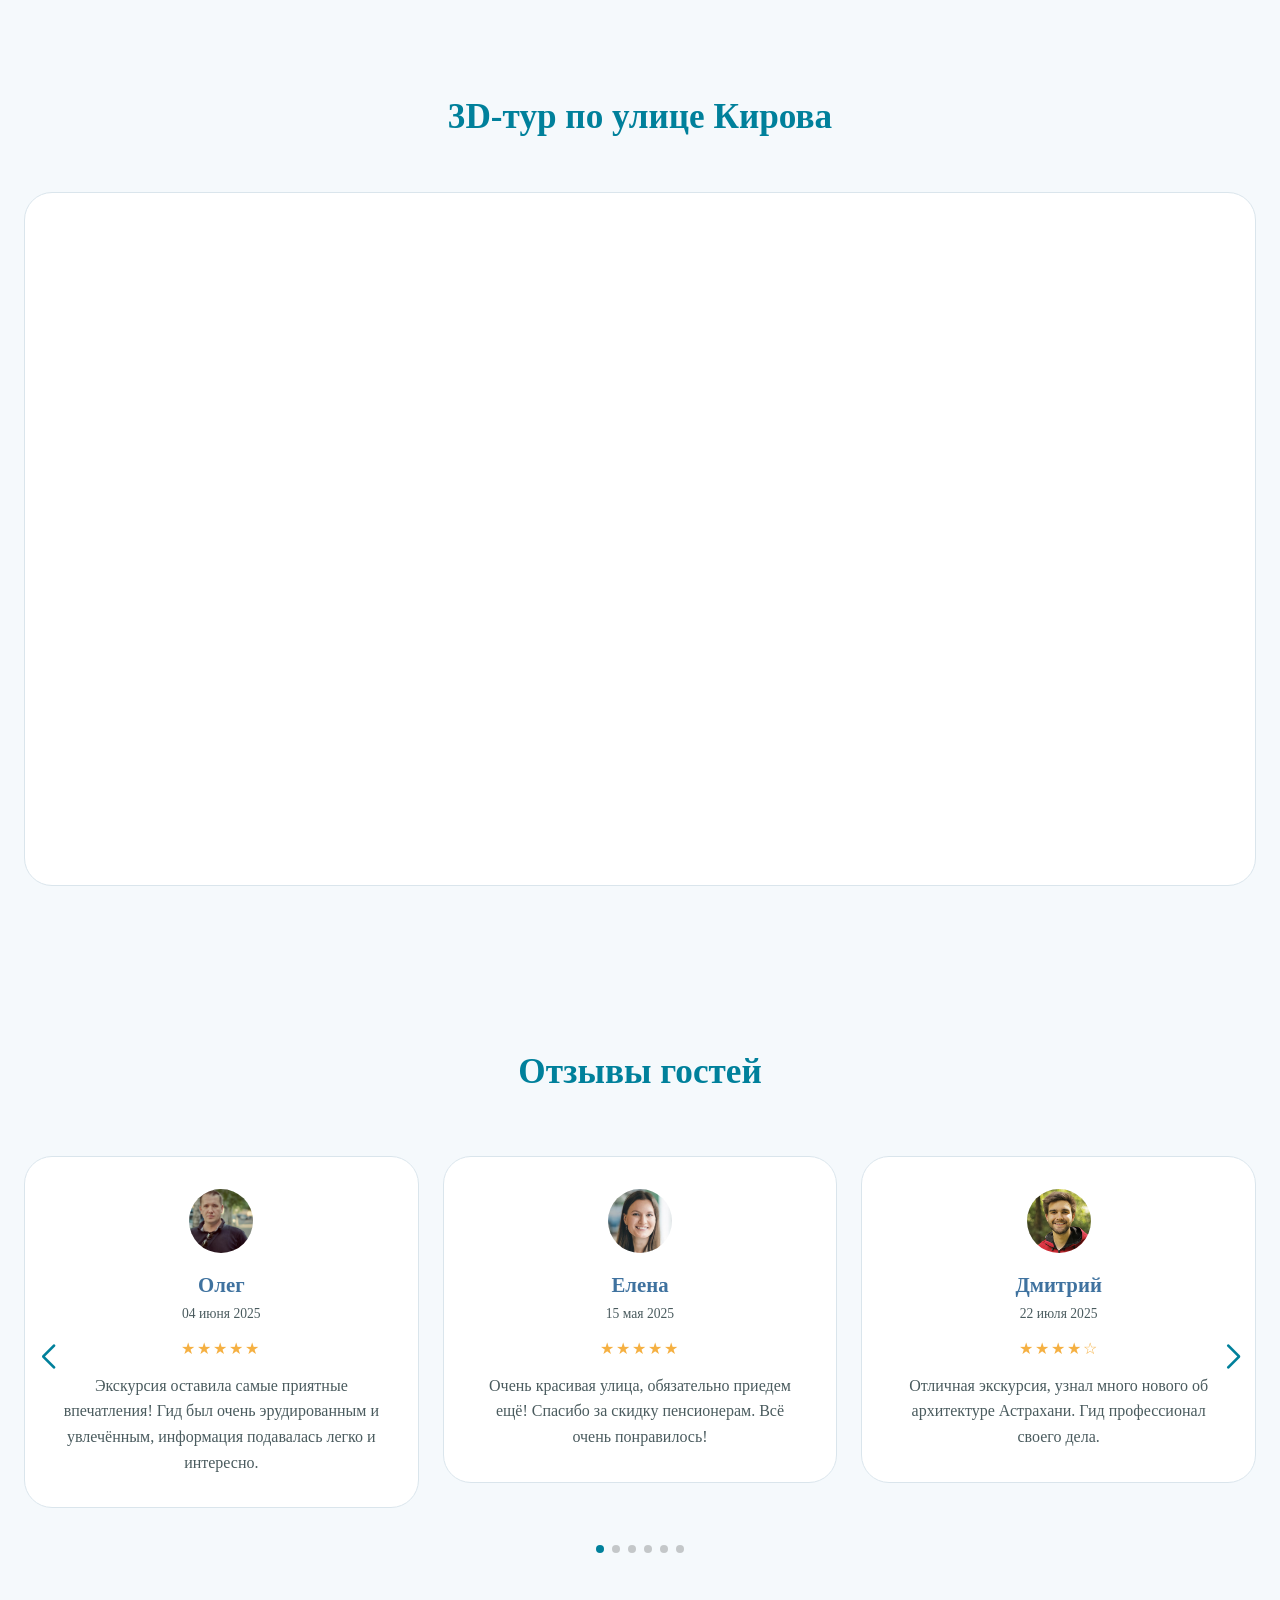
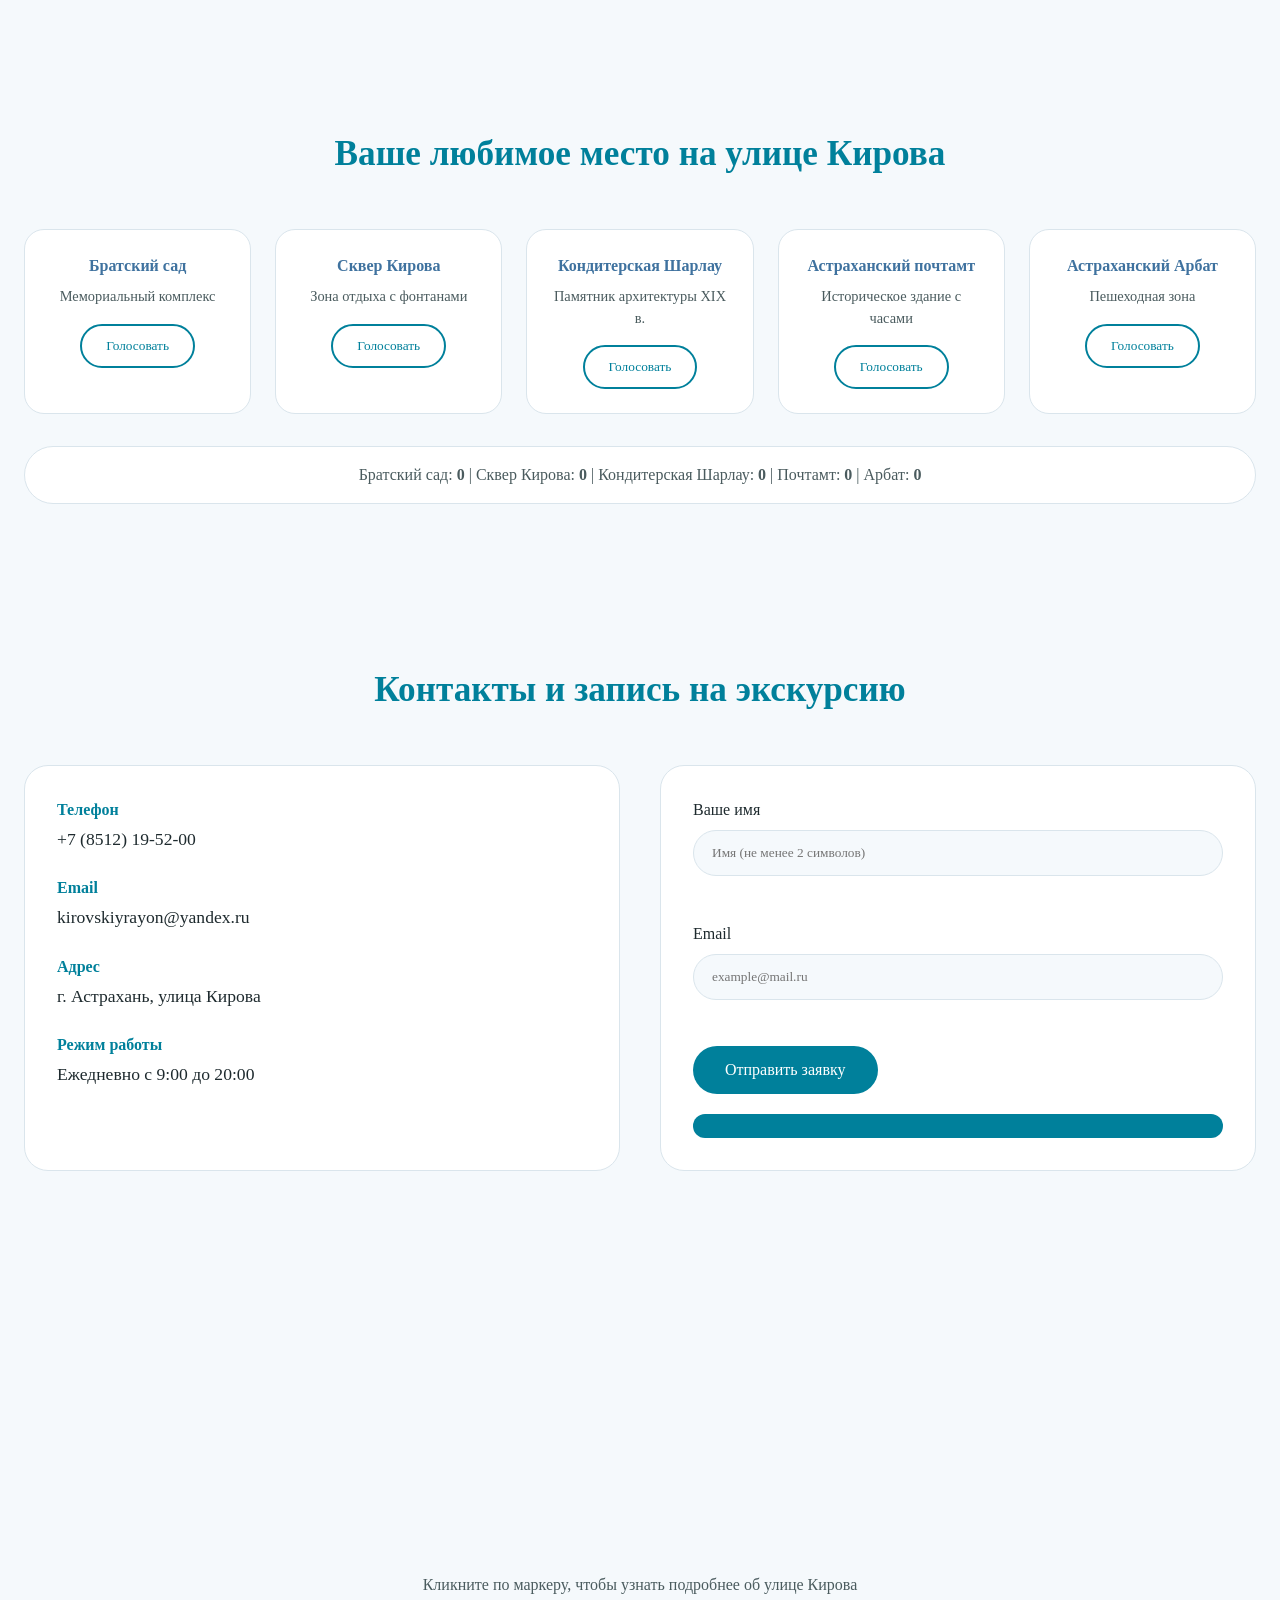
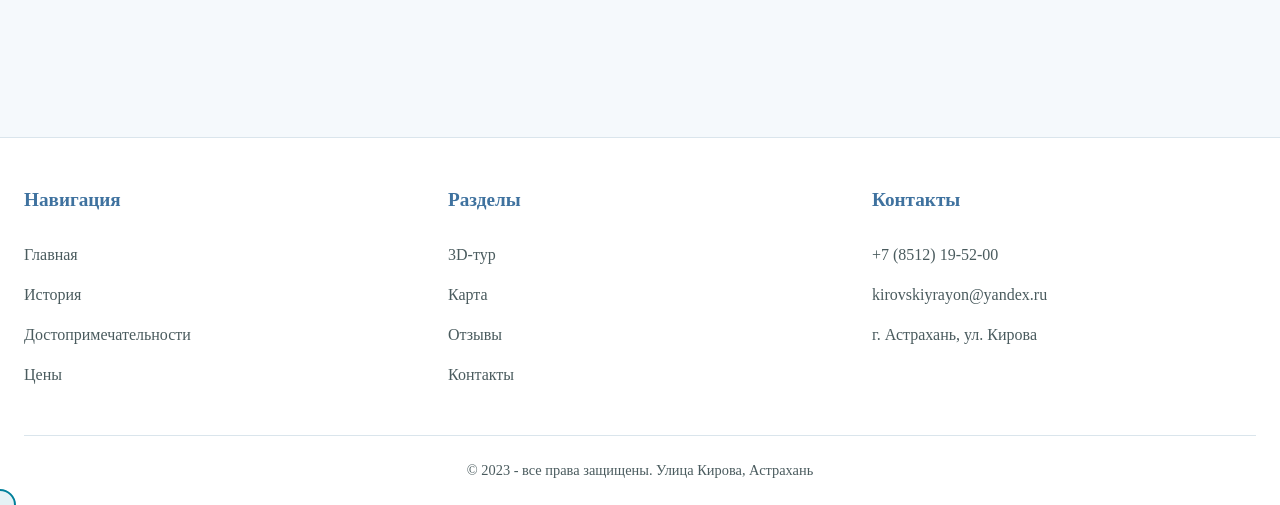
==== commit 3c3af84e: "Update index.html" ====
--- a/index.html
+++ b/index.html
@@ -1,5 +1,6 @@
 <!DOCTYPE html>
 <html lang="ru">
+
 <head>
     <meta charset="UTF-8">
     <meta name="viewport" content="width=device-width, initial-scale=1.0, viewport-fit=cover">
@@ -10,13 +11,13 @@
     <link rel="stylesheet" href="assets/css/style.css">
     <link rel="icon" type="image/png" href="assets/images/logo.png">
 </head>
+
 <body>
 
-    <!-- ================= ШАПКА ================= -->
+    <!-- Шапка -->
     <header class="header">
         <div class="container navbar">
             <div class="logo">
-                <!-- Замените src на путь к вашему логотипу -->
                 <img src="assets/images/logo.png" alt="Логотип Улица Кирова" class="logo-img"
                     onerror="this.style.display='none'; this.nextElementSibling.style.display='block';">
                 <span class="logo-text" style="display: none;">УЛИЦА КИРОВА</span>
@@ -55,9 +56,8 @@
     </header>
 
     <main>
-        <!-- ================= HERO ================= -->
+        <!-- Hero-секция -->
         <section class="hero" id="hero">
-            <!-- Замените путь к изображению: assets/images/banner2.jpg -->
             <div class="hero-parallax-bg" style="background-image: url('assets/images/banner2.jpg');"></div>
             <div class="hero-overlay"></div>
             <div class="container hero-content">
@@ -68,26 +68,27 @@
             </div>
         </section>
 
-        <!-- ================= ИСТОРИЯ ================= -->
+        <!-- История секция -->
         <section class="section history" id="history">
             <div class="container">
                 <h2 class="section-title">История улицы</h2>
                 <div class="history-grid">
-                    <!-- Карточка 1: замените путь к изображению -->
+
                     <div class="history-card hover-scale animate-on-scroll"
                         style="background-image: linear-gradient(rgba(0,0,0,0.6), rgba(0,0,0,0.6)), url('assets/images/card1.jpg');">
                         <h3>КИРОВА</h3>
                         <p>Историческая улица в центре Астрахани с красивой архитектурой и магазинами.</p>
                         <a href="#sights" class="btn-outline-white">Продолжить</a>
                     </div>
-                    <!-- Карточка 2: замените путь к изображению -->
+
                     <div class="history-card hover-scale animate-on-scroll"
                         style="background-image: linear-gradient(rgba(0,0,0,0.6), rgba(0,0,0,0.6)), url('assets/images/card2.jpg');">
                         <h3>КИРОВА</h3>
-                        <p>Расположенная в Кировском районе Астрахани, эта улица славится своей исторической застройкой.</p>
+                        <p>Расположенная в Кировском районе Астрахани, эта улица славится своей исторической застройкой.
+                        </p>
                         <a href="#sights" class="btn-outline-white">Продолжить</a>
                     </div>
-                    <!-- Карточка 3: замените путь к изображению -->
+
                     <div class="history-card hover-scale animate-on-scroll"
                         style="background-image: linear-gradient(rgba(0,0,0,0.6), rgba(0,0,0,0.6)), url('assets/images/card3.jpg');">
                         <h3>КИРОВА</h3>
@@ -98,52 +99,63 @@
             </div>
         </section>
 
-        <!-- ================= ДОСТОПРИМЕЧАТЕЛЬНОСТИ ================= -->
+        <!-- Достопримечательности -->
         <section class="section sights" id="sights">
             <div class="container">
                 <h2 class="section-title">Достопримечательности улицы Кирова</h2>
                 <div class="sights-grid">
                     <!-- Карточка 1 -->
                     <div class="sight-card hover-lift animate-on-scroll">
-                        <div class="sight-img" style="background-image: url('assets/images/garden.jpg'); background-color: #00809B;"></div>
+                        <div class="sight-img"
+                            style="background-image: url('assets/images/garden.jpg'); background-color: #00809B;"></div>
                         <h3>Братский сад</h3>
-                        <p>Мемориальный комплекс с Вечным огнём и памятником воинам-астраханцам, погибшим в Великой Отечественной войне.</p>
+                        <p>Мемориальный комплекс с Вечным огнём и памятником воинам-астраханцам, погибшим в Великой
+                            Отечественной войне.</p>
                     </div>
                     <!-- Карточка 2 -->
                     <div class="sight-card hover-lift animate-on-scroll">
-                        <div class="sight-img" style="background-image: url('assets/images/skver.jpg'); background-color: #3F729F;"></div>
+                        <div class="sight-img"
+                            style="background-image: url('assets/images/skver.jpg'); background-color: #3F729F;"></div>
                         <h3>Сквер имени С. М. Кирова</h3>
-                        <p>Зелёная зона в центре улицы с фонтанами, скамейками и памятником Сергею Мироновичу Кирову.</p>
+                        <p>Зелёная зона в центре улицы с фонтанами, скамейками и памятником Сергею Мироновичу Кирову.
+                        </p>
                     </div>
                     <!-- Карточка 3 -->
                     <div class="sight-card hover-lift animate-on-scroll">
-                        <div class="sight-img" style="background-image: url('assets/images/sharlau.jpg'); background-color: #4EBCD5;"></div>
+                        <div class="sight-img"
+                            style="background-image: url('assets/images/sharlau.jpg'); background-color: #4EBCD5;">
+                        </div>
                         <h3>Дом и кондитерская Шарлау</h3>
-                        <p>Памятник архитектуры конца XIX века с узнаваемой башней, где ранее располагалась известная кондитерская.</p>
+                        <p>Памятник архитектуры конца XIX века с узнаваемой башней, где ранее располагалась известная
+                            кондитерская.</p>
                     </div>
                     <!-- Карточка 4 -->
                     <div class="sight-card hover-lift animate-on-scroll">
-                        <div class="sight-img" style="background-image: url('assets/images/pochta.jpg'); background-color: #00809B;"></div>
+                        <div class="sight-img"
+                            style="background-image: url('assets/images/pochta.jpg'); background-color: #00809B;"></div>
                         <h3>Астраханский почтамт</h3>
                         <p>Историческое здание с городскими часами на пересечении улиц Кирова и Чернышевского.</p>
                     </div>
                     <!-- Карточка 5 -->
                     <div class="sight-card hover-lift animate-on-scroll">
-                        <div class="sight-img" style="background-image: url('assets/images/apteka.jpg'); background-color: #3F729F;"></div>
+                        <div class="sight-img"
+                            style="background-image: url('assets/images/apteka.jpg'); background-color: #3F729F;"></div>
                         <h3>Музей-аптека Карла Оссе</h3>
                         <p>Воссозданная историческая аптека немецкого провизора, одна из старейших аптек Астрахани.</p>
                     </div>
                     <!-- Карточка 6 -->
                     <div class="sight-card hover-lift animate-on-scroll">
-                        <div class="sight-img" style="background-image: url('assets/images/arbat.jpg'); background-color: #4EBCD5;"></div>
+                        <div class="sight-img"
+                            style="background-image: url('assets/images/arbat.jpg'); background-color: #4EBCD5;"></div>
                         <h3>Астраханский Арбат</h3>
-                        <p>Пешеходная зона улицы Кирова - любимое место прогулок горожан и туристов с уличными музыкантами.</p>
-                    </div>
-                </div>
-            </div>
-        </section>
-
-        <!-- ================= ТАЙМЛАЙН ================= -->
+                        <p>Пешеходная зона улицы Кирова - любимое место прогулок горожан и туристов с уличными
+                            музыкантами.</p>
+                    </div>
+                </div>
+            </div>
+        </section>
+
+        <!-- Таймлайн -->
         <section class="section timeline-section" id="timeline">
             <div class="container">
                 <h2 class="section-title">Исторический таймлайн</h2>
@@ -168,7 +180,7 @@
             </div>
         </section>
 
-        <!-- ================= ЦЕНЫ ================= -->
+        <!-- Цены -->
         <section class="section prices" id="prices">
             <div class="container">
                 <h2 class="section-title">Стоимость экскурсий</h2>
@@ -204,11 +216,12 @@
                         </ul>
                     </div>
                 </div>
-                <p class="prices-note animate-on-scroll">* Скидка 50% действует на все виды экскурсий для льготных категорий</p>
-            </div>
-        </section>
-
-        <!-- ================= СКИДКА 50% + РАСПИСАНИЕ ================= -->
+                <p class="prices-note animate-on-scroll">* Скидка 50% действует на все виды экскурсий для льготных
+                    категорий</p>
+            </div>
+        </section>
+
+        <!-- Расписание -->
         <section class="section discount-schedule-section">
             <div class="container">
                 <div class="discount-schedule-block animate-on-scroll">
@@ -218,7 +231,7 @@
                             <p class="discount-detail">Для групп от 4-х человек, пенсионеров и школьников</p>
                         </div>
                         <div class="schedule-side">
-                            <!-- Замените src на путь к вашему изображению: assets/images/banner.jpg -->
+
                             <div class="schedule-image">
                                 <img src="assets/images/banner.jpg" alt="Расписание экскурсий" loading="lazy"
                                     onerror="this.style.display='none'; this.parentElement.style.background='linear-gradient(135deg, #00809B, #3F729F)'; this.parentElement.style.minHeight='120px';">
@@ -241,25 +254,22 @@
             </div>
         </section>
 
-        <!-- ================= 3D-ТУР ================= -->
+        <!-- 3Д тур -->
         <section class="section tour3d" id="tour3d">
             <div class="container">
                 <h2 class="section-title">3D-тур по улице Кирова</h2>
                 <div class="tour-container animate-on-scroll">
                     <div class="panorama-container">
-                        <!-- Google Street View: улица Кирова, Астрахань -->
                         <iframe
                             src="https://www.google.com/maps/embed?pb=!4v1715250000000!6m8!1m7!1sCAoSLEFGMVFpcFBuQXF0Sm1fMDRrWVUxWmtEY3ZMRWhMcXJQdWh2VENfb2R2ZE5w!2m2!1d46.349102!2d48.040248!3f325!4f15!5f0.7820865974627469"
-                            allowfullscreen
-                            loading="lazy"
-                            title="3D-тур по улице Кирова в Астрахани">
+                            allowfullscreen loading="lazy" title="3D-тур по улице Кирова в Астрахани">
                         </iframe>
                     </div>
                 </div>
             </div>
         </section>
 
-        <!-- ================= ОТЗЫВЫ (СЛАЙДЕР) ================= -->
+        <!-- Отзывы -->
         <section class="section reviews" id="reviews">
             <div class="container">
                 <h2 class="section-title">Отзывы гостей</h2>
@@ -268,7 +278,7 @@
                         <!-- Слайд 1 -->
                         <div class="swiper-slide">
                             <div class="review-card">
-                                <!-- Замените src на путь к аватарке: assets/images/avatar-1.jpg -->
+
                                 <div class="review-avatar">
                                     <img src="assets/images/avatar-1.jpg" alt="Аватар" loading="lazy"
                                         onerror="this.style.display='none'; this.parentElement.textContent='О'">
@@ -276,7 +286,8 @@
                                 <div class="review-name">Олег</div>
                                 <div class="review-date">04 июня 2025</div>
                                 <div class="review-stars">★★★★★</div>
-                                <p>Экскурсия оставила самые приятные впечатления! Гид был очень эрудированным и увлечённым, информация подавалась легко и интересно.</p>
+                                <p>Экскурсия оставила самые приятные впечатления! Гид был очень эрудированным и
+                                    увлечённым, информация подавалась легко и интересно.</p>
                             </div>
                         </div>
                         <!-- Слайд 2 -->
@@ -289,7 +300,8 @@
                                 <div class="review-name">Елена</div>
                                 <div class="review-date">15 мая 2025</div>
                                 <div class="review-stars">★★★★★</div>
-                                <p>Очень красивая улица, обязательно приедем ещё! Спасибо за скидку пенсионерам. Всё очень понравилось!</p>
+                                <p>Очень красивая улица, обязательно приедем ещё! Спасибо за скидку пенсионерам. Всё
+                                    очень понравилось!</p>
                             </div>
                         </div>
                         <!-- Слайд 3 -->
@@ -302,7 +314,8 @@
                                 <div class="review-name">Дмитрий</div>
                                 <div class="review-date">22 июля 2025</div>
                                 <div class="review-stars">★★★★☆</div>
-                                <p>Отличная экскурсия, узнал много нового об архитектуре Астрахани. Гид профессионал своего дела.</p>
+                                <p>Отличная экскурсия, узнал много нового об архитектуре Астрахани. Гид профессионал
+                                    своего дела.</p>
                             </div>
                         </div>
                         <!-- Слайд 4 -->
@@ -315,7 +328,8 @@
                                 <div class="review-name">Анна</div>
                                 <div class="review-date">10 августа 2025</div>
                                 <div class="review-stars">★★★★★</div>
-                                <p>Лучшая прогулка по центру! Гид - профессионал своего дела. Вся семья в восторге от экскурсии.</p>
+                                <p>Лучшая прогулка по центру! Гид - профессионал своего дела. Вся семья в восторге от
+                                    экскурсии.</p>
                             </div>
                         </div>
                         <!-- Слайд 5 -->
@@ -328,7 +342,8 @@
                                 <div class="review-name">Мария</div>
                                 <div class="review-date">03 сентября 2025</div>
                                 <div class="review-stars">★★★★★</div>
-                                <p>Прекрасная экскурсия по историческим местам! Улица Кирова - настоящая жемчужина Астрахани. Обязательно вернёмся!</p>
+                                <p>Прекрасная экскурсия по историческим местам! Улица Кирова - настоящая жемчужина
+                                    Астрахани. Обязательно вернёмся!</p>
                             </div>
                         </div>
                         <!-- Слайд 6 -->
@@ -341,7 +356,8 @@
                                 <div class="review-name">Сергей</div>
                                 <div class="review-date">18 октября 2025</div>
                                 <div class="review-stars">★★★★☆</div>
-                                <p>Очень познавательная экскурсия. Архитектура впечатляет, а рассказ гида просто завораживает. Рекомендую!</p>
+                                <p>Очень познавательная экскурсия. Архитектура впечатляет, а рассказ гида просто
+                                    завораживает. Рекомендую!</p>
                             </div>
                         </div>
                     </div>
@@ -352,7 +368,7 @@
             </div>
         </section>
 
-        <!-- ================= ГОЛОСОВАНИЕ ================= -->
+        <!-- Голосование -->
         <section class="section voting">
             <div class="container">
                 <h2 class="section-title">Ваше любимое место на улице Кирова</h2>
@@ -387,7 +403,8 @@
             </div>
         </section>
 
-        <!-- ================= КОНТАКТЫ + ФОРМА + КАРТА ================= -->
+        <!-- Контакты+форма+карта -->
+
         <section class="section contact" id="contact">
             <div class="container">
                 <h2 class="section-title">Контакты и запись на экскурсию</h2>
@@ -429,14 +446,15 @@
                 </div>
                 <!-- Карта -->
                 <div class="map-wrapper animate-on-scroll">
-                    <div id="yandexMap" style="width: 100%; height: 350px; border-radius: 24px; overflow: hidden;"></div>
+                    <div id="yandexMap" style="width: 100%; height: 350px; border-radius: 24px; overflow: hidden;">
+                    </div>
                     <p class="map-caption">Кликните по маркеру, чтобы узнать подробнее об улице Кирова</p>
                 </div>
             </div>
         </section>
     </main>
 
-    <!-- ================= ПОДВАЛ ================= -->
+    <!-- Подвал -->
     <footer class="footer">
         <div class="container">
             <div class="footer-grid">
@@ -478,8 +496,8 @@
 
     <!-- Скрипты -->
     <script src="https://cdn.jsdelivr.net/npm/swiper@11/swiper-bundle.min.js"></script>
-    <!-- Замените YOUR_API_KEY на ваш ключ Яндекс.Карт -->
     <script src="https://api-maps.yandex.ru/2.1/?apikey=YOUR_API_KEY&lang=ru_RU" type="text/javascript"></script>
     <script src="js/main.js"></script>
 </body>
-</html>+
+</html>
--- a/assets/css/style.css
+++ b/assets/css/style.css
@@ -0,0 +1,1070 @@
+/* ================= БАЗОВЫЕ НАСТРОЙКИ И ПЕРЕМЕННЫЕ ================= */
+* {
+    margin: 0;
+    padding: 0;
+    box-sizing: border-box;
+}
+
+/* Светлая тема */
+:root {
+    --primary-blue: #00809B;
+    --secondary-blue: #3F729F;
+    --accent-blue: #4EBCD5;
+    --bg-light: #F5F9FC;
+    --bg-card: #FFFFFF;
+    --text-dark: #1E2A2E;
+    --text-muted: #4A5B5E;
+    --border-light: #DAE5EC;
+    --shadow-sm: 0 8px 24px rgba(0, 0, 0, 0.06);
+    --shadow-md: 0 12px 32px rgba(0, 0, 0, 0.1);
+    --transition: all 0.3s ease;
+}
+
+/* Тёмная тема */
+body.dark {
+    --primary-blue: #4EBCD5;
+    --secondary-blue: #5F8FBF;
+    --accent-blue: #6ECDE6;
+    --bg-light: #1A2A2E;
+    --bg-card: #24343A;
+    --text-dark: #E8F0F2;
+    --text-muted: #B0C4CE;
+    --border-light: #3A5A64;
+}
+
+html {
+    scroll-behavior: smooth;
+}
+
+body {
+    font-family: 'Alice', serif;
+    background: var(--bg-light);
+    color: var(--text-dark);
+    line-height: 1.5;
+    overflow-x: hidden;
+}
+
+.container {
+    max-width: 1280px;
+    margin: 0 auto;
+    padding: 0 24px;
+}
+
+/* ================= КАСТОМНЫЙ КУРСОР ================= */
+.custom-cursor {
+    width: 32px;
+    height: 32px;
+    border: 2px solid var(--primary-blue);
+    border-radius: 50%;
+    position: fixed;
+    pointer-events: none;
+    z-index: 9999;
+    transition: width 0.2s, height 0.2s, background 0.2s;
+    transform: translate(-50%, -50%);
+    background: rgba(0, 128, 155, 0.1);
+}
+
+/* ================= ШАПКА ================= */
+.header {
+    position: sticky;
+    top: 0;
+    z-index: 100;
+    background: var(--bg-light);
+    border-bottom: 1px solid var(--border-light);
+    padding: 16px 0;
+}
+
+.navbar {
+    display: flex;
+    justify-content: space-between;
+    align-items: center;
+}
+
+.logo {
+    display: flex;
+    align-items: center;
+    gap: 12px;
+}
+
+.logo-img {
+    height: 50px;
+    object-fit: contain;
+}
+
+.logo-text {
+    font-size: 1.2rem;
+    font-weight: 600;
+    color: var(--primary-blue);
+    letter-spacing: 1px;
+}
+
+.nav-links {
+    display: flex;
+    gap: 2rem;
+    list-style: none;
+}
+
+.nav-links a {
+    text-decoration: none;
+    color: var(--text-dark);
+    font-weight: 500;
+    transition: var(--transition);
+}
+
+.nav-links a:hover {
+    color: var(--primary-blue);
+}
+
+.header-actions {
+    display: flex;
+    align-items: center;
+    gap: 12px;
+}
+
+.theme-toggle {
+    background: var(--bg-card);
+    border: 1px solid var(--border-light);
+    border-radius: 40px;
+    padding: 10px 20px;
+    font-family: 'Alice', serif;
+    font-size: 0.9rem;
+    cursor: pointer;
+    transition: var(--transition);
+    color: var(--text-dark);
+    white-space: nowrap;
+    min-height: 44px;
+}
+
+.theme-toggle:hover {
+    transform: scale(1.02);
+    box-shadow: var(--shadow-sm);
+}
+
+.theme-toggle:active {
+    transform: scale(0.98);
+}
+
+/* Бургер */
+.burger {
+    display: none;
+    flex-direction: column;
+    gap: 5px;
+    background: none;
+    border: none;
+    cursor: pointer;
+    padding: 10px;
+    min-width: 44px;
+    min-height: 44px;
+    align-items: center;
+    justify-content: center;
+}
+
+.burger span {
+    width: 28px;
+    height: 2px;
+    background: var(--text-dark);
+    transition: 0.2s;
+}
+
+/* Оверлей и мобильное меню */
+.mobile-overlay {
+    position: fixed;
+    top: 0;
+    left: 0;
+    width: 100%;
+    height: 100%;
+    background: rgba(0, 0, 0, 0.5);
+    opacity: 0;
+    visibility: hidden;
+    transition: 0.3s;
+    z-index: 90;
+}
+
+.mobile-menu {
+    position: fixed;
+    top: 0;
+    right: -280px;
+    width: 280px;
+    height: 100%;
+    background: var(--bg-card);
+    z-index: 101;
+    padding: 80px 30px;
+    transition: right 0.3s ease;
+    box-shadow: -4px 0 20px rgba(0, 0, 0, 0.1);
+}
+
+.mobile-menu.active {
+    right: 0;
+}
+
+.mobile-overlay.active {
+    opacity: 1;
+    visibility: visible;
+}
+
+.mobile-menu ul {
+    list-style: none;
+}
+
+.mobile-menu a {
+    display: block;
+    color: var(--text-dark);
+    text-decoration: none;
+    font-size: 1.3rem;
+    margin: 20px 0;
+    padding: 10px 0;
+}
+
+/* ================= HERO ================= */
+.hero {
+    position: relative;
+    min-height: 85vh;
+    display: flex;
+    align-items: center;
+    overflow: hidden;
+}
+
+.hero-parallax-bg {
+    position: absolute;
+    top: -10%;
+    left: -10%;
+    width: 120%;
+    height: 120%;
+    background-size: cover;
+    background-position: center;
+    will-change: transform;
+    z-index: 0;
+}
+
+.hero-overlay {
+    position: absolute;
+    inset: 0;
+    background: rgba(0, 64, 80, 0.4);
+    z-index: 1;
+}
+
+.hero-content {
+    position: relative;
+    z-index: 2;
+    color: white;
+    text-align: center;
+    max-width: 800px;
+    margin: 0 auto;
+    text-shadow: 0 2px 10px rgba(0, 0, 0, 0.3);
+}
+
+.hero-content h1 {
+    font-size: 3rem;
+    margin-bottom: 16px;
+}
+
+.hero-subtitle {
+    font-size: 1.2rem;
+    margin-bottom: 20px;
+}
+
+.hero-welcome {
+    background: var(--primary-blue);
+    display: inline-block;
+    padding: 10px 24px;
+    border-radius: 60px;
+    margin: 24px 0;
+    font-weight: bold;
+}
+
+/* ================= КНОПКИ ================= */
+.btn-primary {
+    display: inline-block;
+    background: var(--primary-blue);
+    color: white;
+    padding: 14px 32px;
+    border-radius: 60px;
+    text-decoration: none;
+    border: none;
+    font-family: 'Alice', serif;
+    font-size: 1rem;
+    cursor: pointer;
+    transition: var(--transition);
+    min-height: 48px;
+    min-width: 44px;
+    text-align: center;
+}
+
+.btn-primary:hover {
+    background: var(--secondary-blue);
+    transform: scale(1.02);
+    box-shadow: 0 6px 16px rgba(0, 128, 155, 0.3);
+}
+
+.btn-primary:active {
+    transform: scale(0.98);
+}
+
+.btn-outline-white {
+    display: inline-flex;
+    align-items: center;
+    justify-content: center;
+    background: transparent;
+    color: white;
+    border: 2px solid white;
+    padding: 12px 28px;
+    border-radius: 60px;
+    text-decoration: none;
+    font-family: 'Alice', serif;
+    font-size: 1rem;
+    cursor: pointer;
+    transition: var(--transition);
+    margin-top: 8px;
+    min-height: 44px;
+}
+
+.btn-outline-white:hover {
+    background: white;
+    color: var(--primary-blue);
+    transform: scale(1.03);
+}
+
+.btn-outline-white:active {
+    transform: scale(0.97);
+}
+
+/* ================= СЕКЦИИ ================= */
+.section {
+    padding: 80px 0;
+}
+
+.section-title {
+    text-align: center;
+    font-size: 2.2rem;
+    margin-bottom: 48px;
+    color: var(--primary-blue);
+}
+
+/* ================= АНИМАЦИИ ПРИ СКРОЛЛЕ ================= */
+.animate-on-scroll {
+    opacity: 0;
+    transform: translateY(40px);
+    transition: opacity 0.7s ease, transform 0.7s ease;
+}
+
+.animate-visible {
+    opacity: 1;
+    transform: translateY(0);
+}
+
+/* ================= ИСТОРИЯ ================= */
+.history-grid {
+    display: grid;
+    grid-template-columns: repeat(auto-fit, minmax(300px, 1fr));
+    gap: 32px;
+}
+
+.history-card {
+    background-size: cover;
+    background-position: center;
+    padding: 40px 32px;
+    border-radius: 24px;
+    box-shadow: var(--shadow-sm);
+    text-align: center;
+    transition: var(--transition);
+    color: white;
+    min-height: 300px;
+    display: flex;
+    flex-direction: column;
+    justify-content: center;
+    align-items: center;
+    gap: 16px;
+}
+
+.history-card h3 {
+    font-size: 1.8rem;
+}
+
+/* ================= ДОСТОПРИМЕЧАТЕЛЬНОСТИ ================= */
+.sights-grid {
+    display: grid;
+    grid-template-columns: repeat(auto-fit, minmax(320px, 1fr));
+    gap: 32px;
+}
+
+.sight-card {
+    background: var(--bg-card);
+    border-radius: 24px;
+    overflow: hidden;
+    box-shadow: var(--shadow-sm);
+    transition: var(--transition);
+}
+
+.sight-img {
+    width: 100%;
+    height: 220px;
+    background-size: cover;
+    background-position: center;
+}
+
+.sight-card h3 {
+    padding: 24px 24px 8px;
+    color: var(--secondary-blue);
+}
+
+.sight-card p {
+    padding: 0 24px 24px;
+    color: var(--text-muted);
+}
+
+/* ================= ТАЙМЛАЙН ================= */
+.timeline {
+    max-width: 700px;
+    margin: 0 auto;
+}
+
+.timeline-item {
+    background: var(--bg-card);
+    padding: 24px 28px;
+    margin-bottom: 20px;
+    border-radius: 24px;
+    border-left: 5px solid var(--primary-blue);
+    box-shadow: var(--shadow-sm);
+}
+
+.timeline-date {
+    font-weight: 700;
+    color: var(--primary-blue);
+    font-size: 1.2rem;
+    margin-bottom: 8px;
+}
+
+.timeline-text {
+    color: var(--text-muted);
+}
+
+/* ================= ЦЕНЫ ================= */
+.prices-grid {
+    display: grid;
+    grid-template-columns: repeat(auto-fit, minmax(280px, 1fr));
+    gap: 32px;
+    margin-bottom: 24px;
+}
+
+.price-card {
+    background: var(--bg-card);
+    border-radius: 28px;
+    padding: 40px 32px;
+    text-align: center;
+    border: 1px solid var(--border-light);
+    transition: var(--transition);
+    position: relative;
+    display: flex;
+    flex-direction: column;
+}
+
+.price-card.featured {
+    border: 2px solid var(--primary-blue);
+}
+
+.price-badge {
+    position: absolute;
+    top: -12px;
+    left: 50%;
+    transform: translateX(-50%);
+    background: var(--primary-blue);
+    color: white;
+    padding: 6px 20px;
+    border-radius: 30px;
+    font-size: 0.85rem;
+    font-weight: bold;
+    white-space: nowrap;
+}
+
+.price-header {
+    font-size: 1.3rem;
+    font-weight: bold;
+    color: var(--secondary-blue);
+    margin-bottom: 16px;
+    min-height: 48px;
+    display: flex;
+    align-items: center;
+    justify-content: center;
+}
+
+.price-value {
+    font-size: 2.5rem;
+    font-weight: bold;
+    color: var(--primary-blue);
+    margin-bottom: 24px;
+}
+
+.price-features {
+    list-style: none;
+    text-align: left;
+    flex-grow: 1;
+}
+
+.price-features li {
+    padding: 10px 0;
+    border-bottom: 1px dashed var(--border-light);
+    color: var(--text-muted);
+}
+
+.price-features li:last-child {
+    border-bottom: none;
+}
+
+.prices-note {
+    text-align: center;
+    font-size: 0.9rem;
+    color: var(--text-muted);
+    margin-top: 24px;
+}
+
+/* ================= БЛОК СКИДКИ И РАСПИСАНИЯ ================= */
+.discount-schedule-section {
+    padding-top: 0;
+}
+
+.discount-schedule-block {
+    background: linear-gradient(135deg, var(--primary-blue), var(--secondary-blue));
+    color: white;
+    border-radius: 24px;
+    overflow: hidden;
+}
+
+.discount-schedule-grid {
+    display: grid;
+    grid-template-columns: 1fr 1fr;
+}
+
+.discount-side {
+    padding: 48px 40px;
+    display: flex;
+    flex-direction: column;
+    align-items: center;
+    justify-content: center;
+    text-align: center;
+    border-right: 1px solid rgba(255, 255, 255, 0.2);
+}
+
+.discount-percent {
+    font-size: 2.8rem;
+    font-weight: bold;
+    display: block;
+    margin-bottom: 16px;
+}
+
+.discount-detail {
+    font-size: 1.15rem;
+    opacity: 0.95;
+    max-width: 300px;
+}
+
+.schedule-side {
+    display: flex;
+    flex-direction: column;
+}
+
+.schedule-image {
+    width: 100%;
+    overflow: hidden;
+}
+
+.schedule-image img {
+    width: 100%;
+    height: auto;
+    display: block;
+    object-fit: cover;
+    aspect-ratio: 16 / 9;
+}
+
+.schedule-content {
+    padding: 32px 40px 40px;
+}
+
+.schedule-title {
+    font-size: 1.3rem;
+    margin-bottom: 20px;
+    font-weight: bold;
+}
+
+.schedule-list {
+    list-style: none;
+}
+
+.schedule-list li {
+    padding: 10px 0;
+    display: flex;
+    gap: 16px;
+    font-size: 1rem;
+    border-bottom: 1px solid rgba(255, 255, 255, 0.1);
+}
+
+.schedule-list li:last-child {
+    border-bottom: none;
+}
+
+.schedule-list li span {
+    font-weight: bold;
+    width: 40px;
+    flex-shrink: 0;
+}
+
+/* ================= 3D-ТУР ================= */
+.tour-container {
+    border-radius: 28px;
+    overflow: hidden;
+    border: 1px solid var(--border-light);
+    background: var(--bg-card);
+}
+
+.panorama-container {
+    position: relative;
+    width: 100%;
+    padding-top: 56.25%;
+}
+
+.panorama-container iframe {
+    position: absolute;
+    top: 0;
+    left: 0;
+    width: 100%;
+    height: 100%;
+    border: none;
+}
+
+/* ================= ОТЗЫВЫ (СЛАЙДЕР) ================= */
+.reviews-swiper {
+    padding: 10px 0 60px;
+}
+
+.review-card {
+    background: var(--bg-card);
+    padding: 32px;
+    border-radius: 28px;
+    text-align: center;
+    border: 1px solid var(--border-light);
+    height: 100%;
+    display: flex;
+    flex-direction: column;
+}
+
+.review-avatar {
+    width: 64px;
+    height: 64px;
+    border-radius: 50%;
+    margin: 0 auto 16px;
+    background: var(--primary-blue);
+    color: white;
+    font-size: 1.5rem;
+    display: flex;
+    align-items: center;
+    justify-content: center;
+    overflow: hidden;
+    flex-shrink: 0;
+}
+
+.review-avatar img {
+    width: 100%;
+    height: 100%;
+    object-fit: cover;
+}
+
+.review-name {
+    font-size: 1.3rem;
+    font-weight: bold;
+    color: var(--secondary-blue);
+    flex-shrink: 0;
+}
+
+.review-date {
+    font-size: 0.85rem;
+    color: var(--text-muted);
+    margin: 4px 0 8px;
+    flex-shrink: 0;
+}
+
+.review-stars {
+    color: #F5B042;
+    margin: 4px 0 12px;
+    letter-spacing: 2px;
+    flex-shrink: 0;
+}
+
+.review-card p {
+    flex: 1;
+    display: flex;
+    align-items: center;
+    color: var(--text-muted);
+    line-height: 1.6;
+}
+
+.swiper-button-prev,
+.swiper-button-next {
+    color: var(--primary-blue);
+}
+
+.swiper-button-prev::after,
+.swiper-button-next::after {
+    font-size: 24px;
+    font-weight: bold;
+}
+
+.swiper-pagination-bullet-active {
+    background: var(--primary-blue);
+}
+
+/* ================= ГОЛОСОВАНИЕ ================= */
+.voting-grid {
+    display: grid;
+    grid-template-columns: repeat(auto-fit, minmax(180px, 1fr));
+    gap: 24px;
+    margin-bottom: 32px;
+}
+
+.vote-card {
+    background: var(--bg-card);
+    border-radius: 20px;
+    padding: 24px;
+    text-align: center;
+    border: 1px solid var(--border-light);
+    transition: var(--transition);
+}
+
+.vote-card:hover {
+    transform: translateY(-4px);
+    box-shadow: var(--shadow-md);
+}
+
+.vote-card h4 {
+    margin-bottom: 8px;
+    color: var(--secondary-blue);
+}
+
+.vote-card p {
+    font-size: 0.9rem;
+    color: var(--text-muted);
+    margin-bottom: 16px;
+}
+
+.vote-btn {
+    background: transparent;
+    border: 2px solid var(--primary-blue);
+    padding: 12px 24px;
+    border-radius: 40px;
+    font-family: 'Alice', serif;
+    color: var(--primary-blue);
+    cursor: pointer;
+    transition: var(--transition);
+    min-height: 44px;
+}
+
+.vote-btn:hover {
+    background: var(--primary-blue);
+    color: white;
+}
+
+.vote-btn:active {
+    transform: scale(0.95);
+}
+
+.vote-results {
+    text-align: center;
+    padding: 16px 24px;
+    background: var(--bg-card);
+    border-radius: 48px;
+    font-size: 1rem;
+    color: var(--text-muted);
+    border: 1px solid var(--border-light);
+    display: flex;
+    flex-wrap: wrap;
+    justify-content: center;
+    gap: 4px;
+}
+
+/* ================= КОНТАКТЫ + ФОРМА + КАРТА ================= */
+.contact-wrapper {
+    display: grid;
+    grid-template-columns: 1fr 1fr;
+    gap: 40px;
+    margin-bottom: 40px;
+}
+
+.contact-info-block {
+    background: var(--bg-card);
+    border-radius: 24px;
+    padding: 32px;
+    border: 1px solid var(--border-light);
+}
+
+.info-item {
+    margin-bottom: 24px;
+}
+
+.info-label {
+    font-weight: bold;
+    color: var(--primary-blue);
+    margin-bottom: 4px;
+}
+
+.info-value {
+    color: var(--text-dark);
+    font-size: 1.1rem;
+}
+
+.form-block {
+    background: var(--bg-card);
+    border-radius: 24px;
+    padding: 32px;
+    border: 1px solid var(--border-light);
+}
+
+.form-group {
+    margin-bottom: 20px;
+}
+
+.form-group label {
+    display: block;
+    margin-bottom: 8px;
+    font-weight: 500;
+}
+
+.form-group input {
+    width: 100%;
+    padding: 14px 18px;
+    border-radius: 28px;
+    border: 1px solid var(--border-light);
+    background: var(--bg-light);
+    font-family: 'Alice', serif;
+    color: var(--text-dark);
+    transition: var(--transition);
+}
+
+.form-group input:focus {
+    outline: none;
+    border-color: var(--primary-blue);
+    box-shadow: 0 0 0 3px rgba(0, 128, 155, 0.1);
+}
+
+.error-msg {
+    color: #D9534F;
+    font-size: 0.8rem;
+    margin-top: 6px;
+    min-height: 20px;
+}
+
+.success-msg {
+    background: var(--primary-blue);
+    color: white;
+    padding: 12px;
+    border-radius: 40px;
+    text-align: center;
+    margin-top: 20px;
+}
+
+.map-wrapper {
+    margin-top: 20px;
+}
+
+.map-caption {
+    text-align: center;
+    margin-top: 12px;
+    color: var(--text-muted);
+}
+
+/* ================= ПОДВАЛ ================= */
+.footer {
+    background: var(--bg-card);
+    margin-top: 60px;
+    border-top: 1px solid var(--border-light);
+    padding: 48px 0 24px;
+}
+
+.footer-grid {
+    display: grid;
+    grid-template-columns: repeat(3, 1fr);
+    gap: 40px;
+    margin-bottom: 40px;
+}
+
+.footer-col h4 {
+    color: var(--secondary-blue);
+    margin-bottom: 20px;
+    font-size: 1.2rem;
+}
+
+.footer-nav-list {
+    list-style: none;
+}
+
+.footer-nav-list li {
+    padding: 8px 0;
+}
+
+.footer-nav-list a {
+    text-decoration: none;
+    color: var(--text-muted);
+    transition: var(--transition);
+}
+
+.footer-nav-list a:hover {
+    color: var(--primary-blue);
+}
+
+.footer-contact-list {
+    list-style: none;
+}
+
+.footer-contact-list li {
+    padding: 8px 0;
+    color: var(--text-muted);
+}
+
+.footer-bottom {
+    text-align: center;
+    padding-top: 24px;
+    border-top: 1px solid var(--border-light);
+    color: var(--text-muted);
+    font-size: 0.9rem;
+}
+
+/* ================= HOVER-ЭФФЕКТЫ ================= */
+.hover-scale:hover {
+    transform: scale(1.03);
+    box-shadow: var(--shadow-md);
+}
+
+.hover-lift:hover {
+    transform: translateY(-8px);
+    box-shadow: var(--shadow-md);
+}
+
+/* ================= АДАПТИВНОСТЬ ================= */
+@media (max-width: 768px) {
+    .nav-links {
+        display: none;
+    }
+
+    .burger {
+        display: flex;
+    }
+
+    .hero-content h1 {
+        font-size: 2.2rem;
+    }
+
+    .contact-wrapper {
+        grid-template-columns: 1fr;
+    }
+
+    .section {
+        padding: 60px 0;
+    }
+
+    .section-title {
+        font-size: 1.8rem;
+    }
+
+    .custom-cursor {
+        display: none;
+    }
+
+    body {
+        cursor: auto;
+    }
+
+    .prices-grid {
+        grid-template-columns: 1fr;
+        max-width: 400px;
+        margin-left: auto;
+        margin-right: auto;
+    }
+
+    .history-grid,
+    .sights-grid {
+        grid-template-columns: 1fr;
+    }
+
+    .discount-schedule-grid {
+        grid-template-columns: 1fr;
+    }
+
+    .discount-side {
+        border-right: none;
+        border-bottom: 1px solid rgba(255, 255, 255, 0.2);
+        padding: 40px 28px;
+    }
+
+    .schedule-content {
+        padding: 24px 28px 40px;
+    }
+
+    .discount-percent {
+        font-size: 2.4rem;
+    }
+
+    .footer-grid {
+        grid-template-columns: 1fr 1fr;
+    }
+
+    .voting-grid {
+        grid-template-columns: repeat(auto-fit, minmax(150px, 1fr));
+    }
+}
+
+@media (max-width: 480px) {
+    .container {
+        padding: 0 16px;
+    }
+
+    .hero-content h1 {
+        font-size: 1.8rem;
+    }
+
+    .hero-subtitle {
+        font-size: 1rem;
+    }
+
+    .hero-welcome {
+        font-size: 0.9rem;
+        padding: 8px 20px;
+    }
+
+    .section-title {
+        font-size: 1.6rem;
+        margin-bottom: 32px;
+    }
+
+    .btn-primary {
+        padding: 14px 24px;
+        width: 100%;
+        display: block;
+    }
+
+    .history-card {
+        min-height: 260px;
+        padding: 30px 20px;
+    }
+
+    .price-card {
+        padding: 30px 24px;
+    }
+
+    .footer-grid {
+        grid-template-columns: 1fr;
+    }
+
+    .voting-grid {
+        grid-template-columns: 1fr 1fr;
+        gap: 16px;
+    }
+
+    .vote-card {
+        padding: 20px 16px;
+    }
+
+    .schedule-content {
+        padding: 20px 20px 32px;
+    }
+
+    .vote-results {
+        font-size: 0.85rem;
+    }
+}
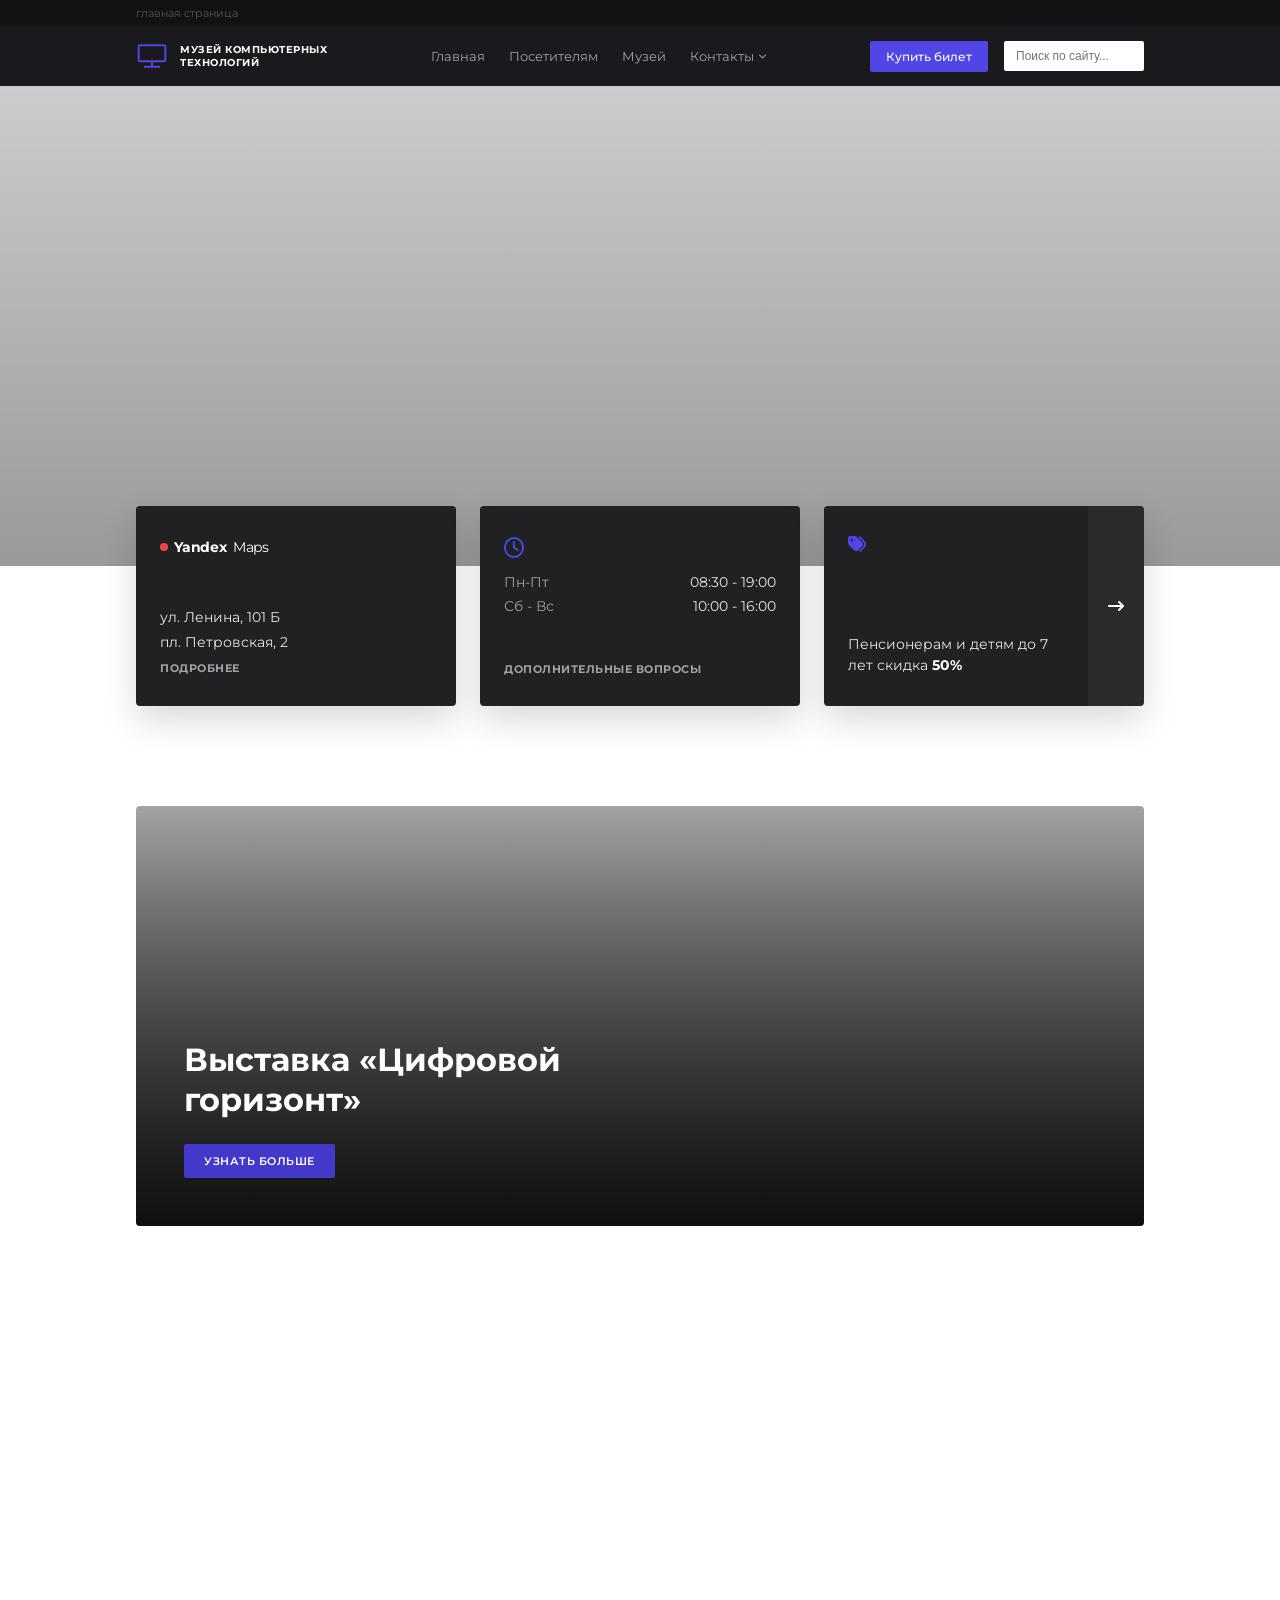
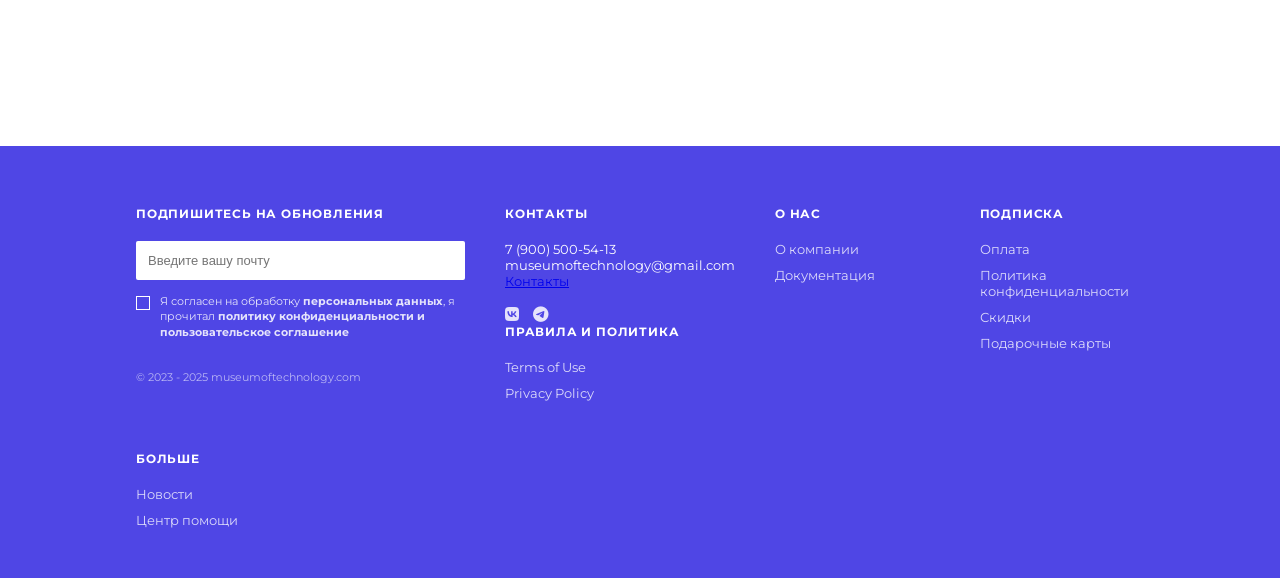
==== commit 167a7255: "Add files via upload" ====
--- a/index.html
+++ b/index.html
@@ -3,501 +3,215 @@
 
 <head>
     <meta charset="UTF-8">
-    <meta name="viewport" content="width=device-width, initial-scale=1.0, viewport-fit=cover">
-    <title>Улица Кирова | Астрахань</title>
-
-    <link href="https://fonts.googleapis.com/css2?family=Alice&display=swap" rel="stylesheet">
-    <link rel="stylesheet" href="https://cdn.jsdelivr.net/npm/swiper@11/swiper-bundle.min.css">
-    <link rel="stylesheet" href="assets/css/style.css">
-    <link rel="icon" type="image/png" href="assets/images/logo.png">
+    <meta name="viewport" content="width=device-width, initial-scale=1.0">
+    <title>Музей компьютерных технологий — Главная</title>
+    <link rel="stylesheet" href="/главная страница/assers/css/style.css">
+    <link rel="stylesheet" href="https://cdnjs.cloudflare.com/ajax/libs/font-awesome/6.4.0/css/all.min.css">
 </head>
 
 <body>
 
-    <!-- Шапка -->
-    <header class="header">
-        <div class="container navbar">
-            <div class="logo">
-                <img src="assets/images/logo.png" alt="Логотип Улица Кирова" class="logo-img"
-                    onerror="this.style.display='none'; this.nextElementSibling.style.display='block';">
-                <span class="logo-text" style="display: none;">УЛИЦА КИРОВА</span>
-            </div>
-
-            <ul class="nav-links">
-                <li><a href="#hero">Главная</a></li>
-                <li><a href="#history">История</a></li>
-                <li><a href="#sights">Достопримечательности</a></li>
-                <li><a href="#prices">Цены</a></li>
-                <li><a href="#tour3d">3D-тур</a></li>
-                <li><a href="#reviews">Отзывы</a></li>
-                <li><a href="#contact">Контакты</a></li>
-            </ul>
+    <div class="top-bar">
+        <div class="container">главная страница</div>
+    </div>
+
+    <header class="main-header">
+        <div class="container header-container">
+            <a href="#" class="logo">
+                <svg class="logo-icon" viewBox="0 0 24 24" fill="none" stroke="currentColor" stroke-width="1.5">
+                    <rect x="2" y="4" width="20" height="12" rx="1" />
+                    <path d="M6 20h12M12 16v4" />
+                </svg>
+                <div class="logo-text">
+                    <span>Музей компьютерных</span>
+                    <span>технологий</span>
+                </div>
+            </a>
+
+            <nav class="main-nav">
+                <ul>
+                    <li><a href="index.html" class="active">Главная</a></li>
+                    <li><a href="/посетителям/visitors.html">Посетителям</a></li>
+                    <li><a href="/история/history.html">Музей</a></li>
+                    <li class="dropdown-item">
+                        <a href="#" class="dropdown-toggle">Контакты <i
+                                class="fa-solid fa-chevron-down nav-arrow"></i></a>
+                        <div class="nav-dropdown-menu">
+                            <div class="dropdown-info-row"><i class="fa-solid fa-phone"></i> 7 (900) 500-54-13</div>
+                            <div class="dropdown-info-row"><i class="fa-solid fa-envelope"></i>
+                                museumoftechnology@gmail.com</div>
+                        </div>
+                    </li>
+                </ul>
+            </nav>
 
             <div class="header-actions">
-                <button class="theme-toggle" id="themeToggle" aria-label="Переключить тему">Темная тема</button>
-                <button class="burger" id="burgerBtn" aria-label="Меню">
-                    <span></span><span></span><span></span>
-                </button>
+        
+                <a href="/билеты/tickets.html" class="btn btn-ticket">Купить билет</a>
+                <div class="search-box">
+                    <input type="text" placeholder="Поиск по сайту...">
+                </div>
             </div>
         </div>
-
-        <div class="mobile-overlay" id="mobileOverlay"></div>
-        <nav class="mobile-menu" id="mobileMenu">
-            <ul>
-                <li><a href="#hero">Главная</a></li>
-                <li><a href="#history">История</a></li>
-                <li><a href="#sights">Достопримечательности</a></li>
-                <li><a href="#prices">Цены</a></li>
-                <li><a href="#tour3d">3D-тур</a></li>
-                <li><a href="#reviews">Отзывы</a></li>
-                <li><a href="#contact">Контакты</a></li>
-            </ul>
-        </nav>
     </header>
 
     <main>
-        <!-- Hero-секция -->
-        <section class="hero" id="hero">
-            <div class="hero-parallax-bg" style="background-image: url('assets/images/banner2.jpg');"></div>
-            <div class="hero-overlay"></div>
-            <div class="container hero-content">
-                <h1>Улица Кирова в Астрахани</h1>
-                <p class="hero-subtitle">одна из старейших и центральных улиц города</p>
-                <div class="hero-welcome">ДОБРО ПОЖАЛОВАТЬ В СЕРДЦЕ АСТРАХАНИ</div>
-                <a href="#history" class="btn-primary">Узнать больше</a>
+        <section class="hero-section">
+            <div class="hero-image"
+                style="background-image: url('https://images.unsplash.com/photo-1563986768609-322da13575f3?auto=format&fit=crop&w=1400&q=80');">
             </div>
         </section>
 
-        <!-- История секция -->
-        <section class="section history" id="history">
-            <div class="container">
-                <h2 class="section-title">История улицы</h2>
-                <div class="history-grid">
-
-                    <div class="history-card hover-scale animate-on-scroll"
-                        style="background-image: linear-gradient(rgba(0,0,0,0.6), rgba(0,0,0,0.6)), url('assets/images/card1.jpg');">
-                        <h3>КИРОВА</h3>
-                        <p>Историческая улица в центре Астрахани с красивой архитектурой и магазинами.</p>
-                        <a href="#sights" class="btn-outline-white">Продолжить</a>
-                    </div>
-
-                    <div class="history-card hover-scale animate-on-scroll"
-                        style="background-image: linear-gradient(rgba(0,0,0,0.6), rgba(0,0,0,0.6)), url('assets/images/card2.jpg');">
-                        <h3>КИРОВА</h3>
-                        <p>Расположенная в Кировском районе Астрахани, эта улица славится своей исторической застройкой.
-                        </p>
-                        <a href="#sights" class="btn-outline-white">Продолжить</a>
-                    </div>
-
-                    <div class="history-card hover-scale animate-on-scroll"
-                        style="background-image: linear-gradient(rgba(0,0,0,0.6), rgba(0,0,0,0.6)), url('assets/images/card3.jpg');">
-                        <h3>КИРОВА</h3>
-                        <p>Одна из центральных и старейших улиц Астрахани, привлекает внимание своей архитектурой.</p>
-                        <a href="#sights" class="btn-outline-white">Продолжить</a>
-                    </div>
-                </div>
+        <section class="info-cards-section reveal">
+            <div class="container cards-grid">
+
+                <div class="info-card card-address">
+                    <div class="map-area">
+                        <div class="yandex-badge">
+                            <span class="circle-red"></span>
+                            <strong>Yandex</strong> Maps
+                        </div>
+                    </div>
+                    <div class="card-content">
+                        <p>ул. Ленина, 101 Б</p>
+                        <p>пл. Петровская, 2</p>
+                        <a href="#" class="card-more-link">Подробнее</a>
+                    </div>
+                </div>
+
+                <div class="info-card card-hours">
+                    <div class="clock-icon-box">
+                        <i class="fa-regular fa-clock"></i>
+                    </div>
+                    <div class="schedule-rows">
+                        <div class="schedule-row">
+                            <span class="days">Пн-Пт</span>
+                            <span class="time">08:30 - 19:00</span>
+                        </div>
+                        <div class="schedule-row">
+                            <span class="days">Сб - Вс</span>
+                            <span class="time">10:00 - 16:00</span>
+                        </div>
+                    </div>
+                    <a href="#" class="card-more-link central-link">Дополнительные вопросы</a>
+                </div>
+
+                <div class="info-card card-promo">
+                    <div class="promo-text-side">
+                        <i class="fa-solid fa-tags tag-icon"></i>
+                        <p>Пенсионерам и детям до 7 лет скидка <span class="accent-percent">50%</span></p>
+                    </div>
+                    <div class="arrow-action-btn">
+                        <i class="fa-solid fa-arrow-right-long"></i>
+                    </div>
+                </div>
+
             </div>
         </section>
 
-        <!-- Достопримечательности -->
-        <section class="section sights" id="sights">
-            <div class="container">
-                <h2 class="section-title">Достопримечательности улицы Кирова</h2>
-                <div class="sights-grid">
-                    <!-- Карточка 1 -->
-                    <div class="sight-card hover-lift animate-on-scroll">
-                        <div class="sight-img"
-                            style="background-image: url('assets/images/garden.jpg'); background-color: #00809B;"></div>
-                        <h3>Братский сад</h3>
-                        <p>Мемориальный комплекс с Вечным огнём и памятником воинам-астраханцам, погибшим в Великой
-                            Отечественной войне.</p>
-                    </div>
-                    <!-- Карточка 2 -->
-                    <div class="sight-card hover-lift animate-on-scroll">
-                        <div class="sight-img"
-                            style="background-image: url('assets/images/skver.jpg'); background-color: #3F729F;"></div>
-                        <h3>Сквер имени С. М. Кирова</h3>
-                        <p>Зелёная зона в центре улицы с фонтанами, скамейками и памятником Сергею Мироновичу Кирову.
-                        </p>
-                    </div>
-                    <!-- Карточка 3 -->
-                    <div class="sight-card hover-lift animate-on-scroll">
-                        <div class="sight-img"
-                            style="background-image: url('assets/images/sharlau.jpg'); background-color: #4EBCD5;">
-                        </div>
-                        <h3>Дом и кондитерская Шарлау</h3>
-                        <p>Памятник архитектуры конца XIX века с узнаваемой башней, где ранее располагалась известная
-                            кондитерская.</p>
-                    </div>
-                    <!-- Карточка 4 -->
-                    <div class="sight-card hover-lift animate-on-scroll">
-                        <div class="sight-img"
-                            style="background-image: url('assets/images/pochta.jpg'); background-color: #00809B;"></div>
-                        <h3>Астраханский почтамт</h3>
-                        <p>Историческое здание с городскими часами на пересечении улиц Кирова и Чернышевского.</p>
-                    </div>
-                    <!-- Карточка 5 -->
-                    <div class="sight-card hover-lift animate-on-scroll">
-                        <div class="sight-img"
-                            style="background-image: url('assets/images/apteka.jpg'); background-color: #3F729F;"></div>
-                        <h3>Музей-аптека Карла Оссе</h3>
-                        <p>Воссозданная историческая аптека немецкого провизора, одна из старейших аптек Астрахани.</p>
-                    </div>
-                    <!-- Карточка 6 -->
-                    <div class="sight-card hover-lift animate-on-scroll">
-                        <div class="sight-img"
-                            style="background-image: url('assets/images/arbat.jpg'); background-color: #4EBCD5;"></div>
-                        <h3>Астраханский Арбат</h3>
-                        <p>Пешеходная зона улицы Кирова - любимое место прогулок горожан и туристов с уличными
-                            музыкантами.</p>
-                    </div>
-                </div>
-            </div>
-        </section>
-
-        <!-- Таймлайн -->
-        <section class="section timeline-section" id="timeline">
-            <div class="container">
-                <h2 class="section-title">Исторический таймлайн</h2>
-                <div class="timeline">
-                    <div class="timeline-item animate-on-scroll">
-                        <div class="timeline-date">XVIII век</div>
-                        <div class="timeline-text">Начало формирования улицы, застройка купеческими домами.</div>
-                    </div>
-                    <div class="timeline-item animate-on-scroll">
-                        <div class="timeline-date">XIX век</div>
-                        <div class="timeline-text">Расцвет торговли, появление особняков в стиле классицизм.</div>
-                    </div>
-                    <div class="timeline-item animate-on-scroll">
-                        <div class="timeline-date">1920-е годы</div>
-                        <div class="timeline-text">Переименование в честь Сергея Кирова.</div>
-                    </div>
-                    <div class="timeline-item animate-on-scroll">
-                        <div class="timeline-date">Современность</div>
-                        <div class="timeline-text">Пешеходная зона, фестивали и туристический центр.</div>
-                    </div>
-                </div>
-            </div>
-        </section>
-
-        <!-- Цены -->
-        <section class="section prices" id="prices">
-            <div class="container">
-                <h2 class="section-title">Стоимость экскурсий</h2>
-                <div class="prices-grid">
-                    <div class="price-card hover-lift animate-on-scroll">
-                        <div class="price-header">Обзорная экскурсия</div>
-                        <div class="price-value">1200 руб.</div>
-                        <ul class="price-features">
-                            <li>Продолжительность: 1.5 часа</li>
-                            <li>Основные достопримечательности</li>
-                            <li>Исторический центр</li>
-                        </ul>
-                    </div>
-                    <div class="price-card hover-lift featured animate-on-scroll">
-                        <div class="price-badge">Популярная</div>
-                        <div class="price-header">Расширенная экскурсия</div>
-                        <div class="price-value">2000 руб.</div>
-                        <ul class="price-features">
-                            <li>Продолжительность: 2.5 часа</li>
-                            <li>Все достопримечательности улицы</li>
-                            <li>Посещение музеев</li>
-                            <li>Аудиогид в подарок</li>
-                        </ul>
-                    </div>
-                    <div class="price-card hover-lift animate-on-scroll">
-                        <div class="price-header">Индивидуальная экскурсия</div>
-                        <div class="price-value">3500 руб.</div>
-                        <ul class="price-features">
-                            <li>Продолжительность: по желанию</li>
-                            <li>Личный гид</li>
-                            <li>Гибкий маршрут</li>
-                            <li>Трансфер от отеля</li>
-                        </ul>
-                    </div>
-                </div>
-                <p class="prices-note animate-on-scroll">* Скидка 50% действует на все виды экскурсий для льготных
-                    категорий</p>
-            </div>
-        </section>
-
-        <!-- Расписание -->
-        <section class="section discount-schedule-section">
-            <div class="container">
-                <div class="discount-schedule-block animate-on-scroll">
-                    <div class="discount-schedule-grid">
-                        <div class="discount-side">
-                            <span class="discount-percent">СКИДКА 50%</span>
-                            <p class="discount-detail">Для групп от 4-х человек, пенсионеров и школьников</p>
-                        </div>
-                        <div class="schedule-side">
-
-                            <div class="schedule-image">
-                                <img src="assets/images/banner.jpg" alt="Расписание экскурсий" loading="lazy"
-                                    onerror="this.style.display='none'; this.parentElement.style.background='linear-gradient(135deg, #00809B, #3F729F)'; this.parentElement.style.minHeight='120px';">
-                            </div>
-                            <div class="schedule-content">
-                                <h4 class="schedule-title">Расписание экскурсий</h4>
-                                <ul class="schedule-list">
-                                    <li><span>ПН</span> с 16:00 до 17:30</li>
-                                    <li><span>ВТ</span> с 13:25 до 14:55</li>
-                                    <li><span>СР</span> с 09:05 до 10:35</li>
-                                    <li><span>ЧТ</span> с 15:00 до 16:30</li>
-                                    <li><span>ПТ</span> с 11:30 до 13:00</li>
-                                    <li><span>СБ</span> с 18:30 до 20:00</li>
-                                    <li><span>ВС</span> выходной</li>
-                                </ul>
-                            </div>
-                        </div>
-                    </div>
-                </div>
-            </div>
-        </section>
-
-        <!-- 3Д тур -->
-        <section class="section tour3d" id="tour3d">
-            <div class="container">
-                <h2 class="section-title">3D-тур по улице Кирова</h2>
-                <div class="tour-container animate-on-scroll">
-                    <div class="panorama-container">
-                        <iframe
-                            src="https://www.google.com/maps/embed?pb=!4v1715250000000!6m8!1m7!1sCAoSLEFGMVFpcFBuQXF0Sm1fMDRrWVUxWmtEY3ZMRWhMcXJQdWh2VENfb2R2ZE5w!2m2!1d46.349102!2d48.040248!3f325!4f15!5f0.7820865974627469"
-                            allowfullscreen loading="lazy" title="3D-тур по улице Кирова в Астрахани">
-                        </iframe>
-                    </div>
-                </div>
-            </div>
-        </section>
-
-        <!-- Отзывы -->
-        <section class="section reviews" id="reviews">
-            <div class="container">
-                <h2 class="section-title">Отзывы гостей</h2>
-                <div class="swiper reviews-swiper animate-on-scroll">
-                    <div class="swiper-wrapper">
-                        <!-- Слайд 1 -->
-                        <div class="swiper-slide">
-                            <div class="review-card">
-
-                                <div class="review-avatar">
-                                    <img src="assets/images/avatar-1.jpg" alt="Аватар" loading="lazy"
-                                        onerror="this.style.display='none'; this.parentElement.textContent='О'">
-                                </div>
-                                <div class="review-name">Олег</div>
-                                <div class="review-date">04 июня 2025</div>
-                                <div class="review-stars">★★★★★</div>
-                                <p>Экскурсия оставила самые приятные впечатления! Гид был очень эрудированным и
-                                    увлечённым, информация подавалась легко и интересно.</p>
-                            </div>
-                        </div>
-                        <!-- Слайд 2 -->
-                        <div class="swiper-slide">
-                            <div class="review-card">
-                                <div class="review-avatar">
-                                    <img src="assets/images/avatar-2.jpg" alt="Аватар" loading="lazy"
-                                        onerror="this.style.display='none'; this.parentElement.textContent='Е'">
-                                </div>
-                                <div class="review-name">Елена</div>
-                                <div class="review-date">15 мая 2025</div>
-                                <div class="review-stars">★★★★★</div>
-                                <p>Очень красивая улица, обязательно приедем ещё! Спасибо за скидку пенсионерам. Всё
-                                    очень понравилось!</p>
-                            </div>
-                        </div>
-                        <!-- Слайд 3 -->
-                        <div class="swiper-slide">
-                            <div class="review-card">
-                                <div class="review-avatar">
-                                    <img src="assets/images/avatar-3.jpg" alt="Аватар" loading="lazy"
-                                        onerror="this.style.display='none'; this.parentElement.textContent='Д'">
-                                </div>
-                                <div class="review-name">Дмитрий</div>
-                                <div class="review-date">22 июля 2025</div>
-                                <div class="review-stars">★★★★☆</div>
-                                <p>Отличная экскурсия, узнал много нового об архитектуре Астрахани. Гид профессионал
-                                    своего дела.</p>
-                            </div>
-                        </div>
-                        <!-- Слайд 4 -->
-                        <div class="swiper-slide">
-                            <div class="review-card">
-                                <div class="review-avatar">
-                                    <img src="assets/images/avatar-4.jpg" alt="Аватар" loading="lazy"
-                                        onerror="this.style.display='none'; this.parentElement.textContent='А'">
-                                </div>
-                                <div class="review-name">Анна</div>
-                                <div class="review-date">10 августа 2025</div>
-                                <div class="review-stars">★★★★★</div>
-                                <p>Лучшая прогулка по центру! Гид - профессионал своего дела. Вся семья в восторге от
-                                    экскурсии.</p>
-                            </div>
-                        </div>
-                        <!-- Слайд 5 -->
-                        <div class="swiper-slide">
-                            <div class="review-card">
-                                <div class="review-avatar">
-                                    <img src="assets/images/avatar-5.jpg" alt="Аватар" loading="lazy"
-                                        onerror="this.style.display='none'; this.parentElement.textContent='М'">
-                                </div>
-                                <div class="review-name">Мария</div>
-                                <div class="review-date">03 сентября 2025</div>
-                                <div class="review-stars">★★★★★</div>
-                                <p>Прекрасная экскурсия по историческим местам! Улица Кирова - настоящая жемчужина
-                                    Астрахани. Обязательно вернёмся!</p>
-                            </div>
-                        </div>
-                        <!-- Слайд 6 -->
-                        <div class="swiper-slide">
-                            <div class="review-card">
-                                <div class="review-avatar">
-                                    <img src="assets/images/avatar-6.jpg" alt="Аватар" loading="lazy"
-                                        onerror="this.style.display='none'; this.parentElement.textContent='С'">
-                                </div>
-                                <div class="review-name">Сергей</div>
-                                <div class="review-date">18 октября 2025</div>
-                                <div class="review-stars">★★★★☆</div>
-                                <p>Очень познавательная экскурсия. Архитектура впечатляет, а рассказ гида просто
-                                    завораживает. Рекомендую!</p>
-                            </div>
-                        </div>
-                    </div>
-                    <div class="swiper-button-prev"></div>
-                    <div class="swiper-button-next"></div>
-                    <div class="swiper-pagination"></div>
-                </div>
-            </div>
-        </section>
-
-        <!-- Голосование -->
-        <section class="section voting">
-            <div class="container">
-                <h2 class="section-title">Ваше любимое место на улице Кирова</h2>
-                <div class="voting-grid animate-on-scroll" id="votingContainer">
-                    <div class="vote-card" data-vote="bratskiy">
-                        <h4>Братский сад</h4>
-                        <p>Мемориальный комплекс</p>
-                        <button class="vote-btn">Голосовать</button>
-                    </div>
-                    <div class="vote-card" data-vote="skver">
-                        <h4>Сквер Кирова</h4>
-                        <p>Зона отдыха с фонтанами</p>
-                        <button class="vote-btn">Голосовать</button>
-                    </div>
-                    <div class="vote-card" data-vote="sharlau">
-                        <h4>Кондитерская Шарлау</h4>
-                        <p>Памятник архитектуры XIX в.</p>
-                        <button class="vote-btn">Голосовать</button>
-                    </div>
-                    <div class="vote-card" data-vote="pochta">
-                        <h4>Астраханский почтамт</h4>
-                        <p>Историческое здание с часами</p>
-                        <button class="vote-btn">Голосовать</button>
-                    </div>
-                    <div class="vote-card" data-vote="arbat">
-                        <h4>Астраханский Арбат</h4>
-                        <p>Пешеходная зона</p>
-                        <button class="vote-btn">Голосовать</button>
-                    </div>
-                </div>
-                <div id="voteResults" class="vote-results animate-on-scroll"></div>
-            </div>
-        </section>
-
-        <!-- Контакты+форма+карта -->
-
-        <section class="section contact" id="contact">
-            <div class="container">
-                <h2 class="section-title">Контакты и запись на экскурсию</h2>
-                <div class="contact-wrapper animate-on-scroll">
-                    <div class="contact-info-block">
-                        <div class="info-item">
-                            <div class="info-label">Телефон</div>
-                            <div class="info-value">+7 (8512) 19-52-00</div>
-                        </div>
-                        <div class="info-item">
-                            <div class="info-label">Email</div>
-                            <div class="info-value">kirovskiyrayon@yandex.ru</div>
-                        </div>
-                        <div class="info-item">
-                            <div class="info-label">Адрес</div>
-                            <div class="info-value">г. Астрахань, улица Кирова</div>
-                        </div>
-                        <div class="info-item">
-                            <div class="info-label">Режим работы</div>
-                            <div class="info-value">Ежедневно с 9:00 до 20:00</div>
-                        </div>
-                    </div>
-                    <div class="form-block">
-                        <form id="bookingForm">
-                            <div class="form-group">
-                                <label for="name">Ваше имя</label>
-                                <input type="text" id="name" placeholder="Имя (не менее 2 символов)">
-                                <div class="error-msg" id="nameError"></div>
-                            </div>
-                            <div class="form-group">
-                                <label for="email">Email</label>
-                                <input type="email" id="email" placeholder="example@mail.ru">
-                                <div class="error-msg" id="emailError"></div>
-                            </div>
-                            <button type="submit" class="btn-primary">Отправить заявку</button>
-                            <div id="formSuccess" class="success-msg"></div>
-                        </form>
-                    </div>
-                </div>
-                <!-- Карта -->
-                <div class="map-wrapper animate-on-scroll">
-                    <div id="yandexMap" style="width: 100%; height: 350px; border-radius: 24px; overflow: hidden;">
-                    </div>
-                    <p class="map-caption">Кликните по маркеру, чтобы узнать подробнее об улице Кирова</p>
-                </div>
+        <section class="exhibition-section reveal">
+            <div class="container exhibition-g
+
+
+rid">
+
+                <div class="main-exhibition-card"
+                    style="background-image: linear-gradient(rgba(0,0,0,0.2), rgba(0,0,0,0.6)), url('https://images.unsplash.com/photo-1540575467063-178a50c2df87?auto=format&fit=crop&w=800&q=80');">
+                    <div class="exhibition-info">
+                        <h2>Выставка «Цифровой горизонт»</h2>
+                        <a href="#" class="btn btn-more-info">Узнать больше</a>
+                    </div>
+                </div>
+
+                <div class="gallery-mosaic">
+                    <div class="mosaic-photo photo-1"
+                        style="background-image: url('https://images.unsplash.com/photo-1511512578047-dfb367046420?auto=format&fit=crop&w=400&q=80');">
+                    </div>
+                    <div class="mosaic-photo photo-2"
+                        style="background-image: url('https://images.unsplash.com/photo-1485827404703-89b55fcc595e?auto=format&fit=crop&w=400&q=80');">
+                    </div>
+                    <div class="mosaic-photo photo-3"
+                        style="background-image: url('https://images.unsplash.com/photo-1531297484001-80022131f5a1?auto=format&fit=crop&w=400&q=80');">
+                    </div>
+                    <div class="mosaic-photo photo-4"
+                        style="background-image: url('https://images.unsplash.com/photo-1550751827-4bd374c3f58b?auto=format&fit=crop&w=400&q=80');">
+                    </div>
+                </div>
+
             </div>
         </section>
     </main>
 
-    <!-- Подвал -->
-    <footer class="footer">
-        <div class="container">
-            <div class="footer-grid">
-                <div class="footer-col">
-                    <h4>Навигация</h4>
-                    <ul class="footer-nav-list">
-                        <li><a href="#hero">Главная</a></li>
-                        <li><a href="#history">История</a></li>
-                        <li><a href="#sights">Достопримечательности</a></li>
-                        <li><a href="#prices">Цены</a></li>
-                    </ul>
-                </div>
-                <div class="footer-col">
-                    <h4>Разделы</h4>
-                    <ul class="footer-nav-list">
-                        <li><a href="#tour3d">3D-тур</a></li>
-                        <li><a href="#contact">Карта</a></li>
-                        <li><a href="#reviews">Отзывы</a></li>
-                        <li><a href="#contact">Контакты</a></li>
-                    </ul>
-                </div>
-                <div class="footer-col">
-                    <h4>Контакты</h4>
-                    <ul class="footer-contact-list">
-                        <li>+7 (8512) 19-52-00</li>
-                        <li>kirovskiyrayon@yandex.ru</li>
-                        <li>г. Астрахань, ул. Кирова</li>
-                    </ul>
-                </div>
-            </div>
-            <div class="footer-bottom">
-                <p>&copy; 2023 - все права защищены. Улица Кирова, Астрахань</p>
-            </div>
+    <footer class="main-footer reveal">
+        <div class="container footer-grid">
+
+            <div class="footer-col form-col">
+                <h3 class="footer-title">ПОДПИШИТЕСЬ НА ОБНОВЛЕНИЯ</h3>
+                <form id="footerForm" class="footer-form">
+                    <input type="email" placeholder="Введите вашу почту" required>
+                    <label class="custom-checkbox">
+                        <input type="checkbox" required>
+                        <span class="box-target"></span>
+                        <span class="label-text">
+                            Я согласен на обработку <b>персональных данных</b>, я прочитал <b>политику
+                                конфиденциальности и пользовательское соглашение</b>
+                        </span>
+                    </label>
+                </form>
+                <div class="copyright-text">© 2023 - 2025 museumoftechnology.com</div>
+            </div>
+
+            <div class="footer-col">
+                <h3 class="footer-title">КОНТАКТЫ</h3>
+                <div class="contact-links">
+                    <p class="tel-text">7 (900) 500-54-13</p>
+                    <p class="mail-text">museumoftechnology@gmail.com</p>
+                    <a href="#" class="underline-link">Контакты</a>
+                </div>
+                <div class="social-row">
+                    <a href="#" title="ВКонтакте"><i class="fa-brands fa-vk"></i></a>
+                    <a href="#" title="Telegram"><i class="fa-brands fa-telegram"></i></a>
+                </div>
+
+                <h3 class="footer-title space-top">ПРАВИЛА И ПОЛИТИКА</h3>
+                <ul class="footer-links-list">
+                    <li><a href="#">Terms of Use</a></li>
+                    <li><a href="#">Privacy Policy</a></li>
+                </ul>
+            </div>
+
+            <div class="footer-col">
+                <h3 class="footer-title">О НАС</h3>
+                <ul class="footer-links-list">
+                    <li><a href="#">О компании</a></li>
+                    <li><a href="#">Документация</a></li>
+                </ul>
+            </div>
+
+            <div class="footer-col">
+                <h3 class="footer-title">ПОДПИСКА</h3>
+                <ul class="footer-links-list">
+                    <li><a href="#">Оплата</a></li>
+                    <li><a href="#">Политика конфиденциальности</a></li>
+                    <li><a href="#">Скидки</a></li>
+                    <li><a href="#">Подарочные карты</a></li>
+                </ul>
+            </div>
+
+            <div class="footer-col">
+
+
+                <h3 class="footer-title">БОЛЬШЕ</h3>
+                <ul class="footer-links-list">
+                    <li><a href="#">Новости</a></li>
+                    <li><a href="#">Центр помощи</a></li>
+                </ul>
+            </div>
+
         </div>
     </footer>
 
-    <!-- Кастомный курсор -->
-    <div class="custom-cursor"></div>
-
-    <!-- Скрипты -->
-    <script src="https://cdn.jsdelivr.net/npm/swiper@11/swiper-bundle.min.js"></script>
-    <script src="https://api-maps.yandex.ru/2.1/?apikey=YOUR_API_KEY&lang=ru_RU" type="text/javascript"></script>
-    <script src="js/main.js"></script>
+    <script src="/js/app-core.js"></script>
 </body>
 
-</html>
+</html>
--- a/главная страница/assers/css/style.css
+++ b/главная страница/assers/css/style.css
@@ -0,0 +1,731 @@
+/* ==========================================================================
+   1. СБРОС СТИЛЕЙ, ИНИЦИАЛИЗАЦИЯ И ПЕРЕМЕННЫЕ (UI KIT)
+   ========================================================================== */
+@import url('https://fonts.googleapis.com/css2?family=Montserrat:wght@400;500;700;900&display=swap');
+
+:root {
+    --bg-dark: #1a1a1e;
+    --page-bg: #ffffff;
+    --accent-indigo: #4f46e5;
+    /* Яркий фиолетовый из вашего футера */
+    --accent-blue: #4438ca;
+    /* Насыщенный синий для кнопок "Узнать больше" */
+    --text-dark: #121214;
+    --text-white: #ffffff;
+    --text-muted: #9fa2a7;
+    --border-light: #eef0f2;
+    --font-main: 'Montserrat', sans-serif;
+    --transition-smooth: 0.3s cubic-bezier(0.25, 1, 0.5, 1);
+}
+
+* {
+    box-sizing: border-box;
+    margin: 0;
+    padding: 0;
+}
+
+body {
+    font-family: var(--font-main);
+    background-color: var(--page-bg);
+    color: var(--text-dark);
+    -webkit-font-smoothing: antialiased;
+    display: flex;
+    flex-direction: column;
+    min-height: 100vh;
+}
+
+.container {
+    width: 100%;
+    max-width: 1040px;
+    margin: 0 auto;
+    padding: 0 16px;
+}
+
+.top-bar {
+    background-color: #121214;
+    color: #55555a;
+    font-size: 11px;
+    padding: 6px 0;
+    text-transform: lowercase;
+}
+
+/* Кнопки */
+.btn {
+    display: inline-block;
+    padding: 8px 16px;
+    font-size: 12px;
+    font-weight: 500;
+    border-radius: 2px;
+    cursor: pointer;
+    border: none;
+    text-decoration: none;
+    text-align: center;
+    transition: background-color var(--transition-smooth);
+}
+
+.btn-ticket {
+    background-color: var(--accent-indigo);
+    color: var(--text-white);
+}
+
+.btn-ticket:hover {
+    background-color: #3730a3;
+}
+
+.btn-action {
+    background-color: var(--accent-indigo);
+    color: var(--text-white);
+    padding: 10px 20px;
+    font-size: 12px;
+    font-weight: 600;
+    text-transform: uppercase;
+    letter-spacing: 0.5px;
+    border-radius: 2px;
+    text-decoration: none;
+}
+
+.btn-action:hover {
+    background-color: #3730a3;
+}
+
+/* ==========================================================================
+   2. ЕДИНАЯ ШАПКА И ИНТЕРАКТИВНОЕ ВЫПАДАЮЩЕЕ МЕНЮ "КОНТАКТЫ"
+   ========================================================================== */
+.main-header {
+    background-color: var(--bg-dark);
+    color: var(--text-white);
+    padding: 14px 0;
+    position: relative;
+    z-index: 1000;
+    /* Перекрывает любые элементы на страницах */
+}
+
+.header-container {
+    display: flex;
+    align-items: center;
+    justify-content: space-between;
+}
+
+.logo {
+    display: flex;
+    align-items: center;
+    gap: 12px;
+    text-decoration: none;
+    color: inherit;
+}
+
+.logo-icon {
+    width: 32px;
+    height: 32px;
+    color: var(--accent-indigo);
+}
+
+.logo-text {
+    font-size: 10px;
+    text-transform: uppercase;
+    font-weight: 700;
+    letter-spacing: 0.5px;
+    line-height: 1.3;
+}
+
+.logo-text span {
+    display: block;
+}
+
+.main-nav ul {
+    display: flex;
+    list-style: none;
+    gap: 24px;
+    font-size: 13px;
+}
+
+.main-nav a {
+    color: var(--text-muted);
+    text-decoration: none;
+    transition: color var(--transition-smooth);
+}
+
+.main-nav a:hover,
+.main-nav a.active-nav {
+    color: var(--text-white);
+}
+
+/* Выпадающий список */
+.dropdown-item {
+    position: relative;
+}
+
+.dropdown-toggle {
+    display: flex;
+    align-items: center;
+    gap: 5px;
+    cursor: pointer;
+}
+
+.nav-arrow {
+    font-size: 8px;
+    transition: transform var(--transition-smooth);
+}
+
+.nav-dropdown-menu {
+    position: absolute;
+    top: calc(100% + 14px);
+    left: 50%;
+    transform: translateX(-50%) translateY(10px);
+    background-color: var(--bg-dark);
+    border: 1px solid #2d2d30;
+    padding: 14px;
+    width: 280px;
+    border-radius: 2px;
+    display: flex;
+    flex-direction: column;
+    gap: 12px;
+    font-size: 12px;
+    color: var(--text-muted);
+    box-shadow: 0 12px 30px rgba(0, 0, 0, 0.5);
+    opacity: 0;
+    pointer-events: none;
+    transition: opacity var(--transition-smooth), transform var(--transition-smooth);
+}
+
+.dropdown-info-row {
+    display: flex;
+    align-items: center;
+    gap: 10px;
+}
+
+.dropdown-info-row i {
+    color: var(--accent-indigo);
+    width: 14px;
+    text-align: center;
+}
+
+.dropdown-item:hover .nav-dropdown-menu {
+    opacity: 1;
+    pointer-events: auto;
+    transform: translateX(-50%) translateY(0);
+}
+
+.dropdown-item:hover .nav-arrow {
+    transform: rotate(180deg);
+}
+
+.header-actions {
+    display: flex;
+    align-items: center;
+    gap: 16px;
+}
+
+.search-box input {
+    background-color: var(--text-white);
+    border: none;
+    padding: 8px 12px;
+    font-size: 12px;
+    width: 140px;
+    border-radius: 2px;
+    outline: none;
+}
+
+/* ==========================================================================
+   СТИЛИ ДЛЯ ГЛАВНОЙ СТРАНИЦЫ (INDEX.CSS) — ПОД ВАШ HTML В СТИЛЕ ВСЕГО ПРОЕКТА
+   ========================================================================== */
+
+/* 1. ВЕРХНИЙ БАННЕР (HERO SECTION) */
+.hero-section {
+    width: 100%;
+    height: 480px;
+    /* Высота баннера как на скриншотах */
+    position: relative;
+    overflow: hidden;
+}
+
+.hero-image {
+    width: 100%;
+    height: 100%;
+    background-size: cover;
+    background-position: center;
+    position: relative;
+}
+
+/* Затемняющий градиент поверх баннера для читаемости */
+.hero-image::before {
+    content: '';
+    position: absolute;
+    top: 0;
+    left: 0;
+    width: 100%;
+    height: 100%;
+    background: linear-gradient(rgba(0, 0, 0, 0.2), rgba(0, 0, 0, 0.4));
+}
+
+
+/* 2. ТРИ ИНФОРМАЦИОННЫЕ КАРТОЧКИ (Адрес, Время, Скидка) */
+.info-cards-section {
+    position: relative;
+    z-index: 50;
+    margin-top: -60px;
+    /* Наплыв плиток на баннер, как в оригинальном дизайне */
+    padding-bottom: 60px;
+}
+
+.cards-grid {
+    display: grid;
+    grid-template-columns: repeat(3, 1fr);
+    gap: 24px;
+}
+
+/* Общий стиль для всех трех карточек */
+.info-card {
+    background-color: #212124;
+    /* Благородный темный графит под шапку */
+    color: #ffffff;
+    border-radius: 4px;
+    padding: 30px 24px;
+    min-height: 200px;
+    display: flex;
+    flex-direction: column;
+    justify-content: space-between;
+    box-shadow: 0 15px 35px rgba(0, 0, 0, 0.15);
+    transition: transform 0.3s cubic-bezier(0.25, 1, 0.5, 1);
+}
+
+.info-card:hover {
+    transform: translateY(-4px);
+}
+
+/* Ссылка "Подробнее" / "Дополнительные вопросы" на карточках */
+.card-more-link {
+    font-size: 11px;
+    color: #9fa2a7;
+    text-decoration: none;
+    text-transform: uppercase;
+    font-weight: 700;
+    letter-spacing: 0.5px;
+    transition: color 0.2s ease;
+    display: inline-block;
+    margin-top: auto;
+}
+
+.card-more-link:hover {
+    color: #ffffff;
+    text-decoration: underline;
+}
+
+/* Специфика Карточки 1: Адрес и Карта */
+.card-address {
+    background-color: #212124;
+}
+
+.map-area {
+    margin-bottom: 16px;
+}
+
+.yandex-badge {
+    display: inline-flex;
+    align-items: center;
+    gap: 6px;
+    font-size: 14px;
+    color: #ffffff;
+    letter-spacing: -0.2px;
+}
+
+.circle-red {
+    width: 8px;
+    height: 8px;
+    background-color: #ef4444;
+    border-radius: 50%;
+}
+
+.card-content p {
+    font-size: 14px;
+    line-height: 1.5;
+    color: #e5e7eb;
+    margin-bottom: 4px;
+}
+
+/* Специфика Карточки 2: Часы работы */
+.card-hours {
+    background-color: #212124;
+    align-items: flex-start;
+}
+
+.clock-icon-box {
+    font-size: 20px;
+    color: #4f46e5;
+    /* Наш сквозной фиолетовый акцент */
+    margin-bottom: 14px;
+}
+
+.schedule-rows {
+    width: 100%;
+    display: flex;
+    flex-direction: column;
+    gap: 8px;
+    margin-bottom: 16px;
+}
+
+.schedule-row {
+    display: flex;
+    justify-content: space-between;
+    font-size: 13.5px;
+    color: #e5e7eb;
+}
+
+.schedule-row .days {
+    color: #9fa2a7;
+}
+
+/* Специфика Карточки 3: Промо и Скидки */
+.card-promo {
+    background-color: #212124;
+    flex-direction: row;
+    align-items: stretch;
+    justify-content: space-between;
+    padding: 0;
+    /* Внутренние отступы распределяем между дочерними блоками */
+    overflow: hidden;
+}
+
+.promo-text-side {
+    padding: 30px 20px 30px 24px;
+    display: flex;
+    flex-direction: column;
+    justify-content: space-between;
+    flex: 1;
+}
+
+.tag-icon {
+    font-size: 18px;
+    color: #4f46e5;
+    margin-bottom: 14px;
+}
+
+.promo-text-side p {
+    font-size: 14px;
+    line-height: 1.5;
+    color: #e5e7eb;
+}
+
+.accent-percent {
+    font-weight: 700;
+    color: #ffffff;
+}
+
+/* Правая стрелочка-кнопка в карточке скидок */
+.arrow-action-btn {
+    width: 56px;
+    background-color: rgba(255, 255, 255, 0.04);
+    display: flex;
+    align-items: center;
+    justify-content: center;
+    color: #ffffff;
+    font-size: 16px;
+    cursor: pointer;
+    transition: background-color 0.2s ease, color 0.2s ease;
+}
+
+.card-promo:hover .arrow-action-btn {
+    background-color: #4f46e5;
+    /* Окрашивается при наведении на карточку */
+}
+
+
+/* 3. СЕКЦИЯ АНОНСА ВЫСТАВКИ И МОЗАИКА (EXHIBITION SECTION) */
+.exhibition-section {
+    padding: 40px 0 100px 0;
+    background-color: #ffffff;
+}
+
+.exhibition-grid {
+    display: grid;
+    grid-template-columns: 1.1fr 0.9fr;
+    /* Левая карточка чуть шире правой мозаики */
+    gap: 24px;
+    align-items: stretch;
+}
+
+/* Левый крупный блок анонса */
+.main-exhibition-card {
+    background-size: cover;
+    background-position: center;
+    border-radius: 4px;
+    padding: 48px;
+    display: flex;
+    flex-direction: column;
+    justify-content: flex-end;
+    min-height: 420px;
+    position: relative;
+    overflow: hidden;
+}
+
+.main-exhibition-card::before {
+    content: '';
+    position: absolute;
+    top: 0;
+    left: 0;
+    width: 100%;
+    height: 100%;
+    background: linear-gradient(to top, rgba(0, 0, 0, 0.85) 0%, rgba(0, 0, 0, 0.2) 100%);
+    z-index: 1;
+}
+
+.exhibition-info {
+    position: relative;
+    z-index: 5;
+}
+
+.main-exhibition-card h2 {
+    color: #ffffff;
+    font-size: 32px;
+    font-weight: 700;
+    line-height: 1.25;
+    margin-bottom: 24px;
+    max-width: 450px;
+}
+
+/* Кнопка "Узнать больше" (Синхронизировано с .btn-learn-more страницы мероприятий) */
+.btn-more-info {
+    display: inline-block;
+    background-color: #4438ca;
+    /* Насыщенный синий цвет из вашего макета */
+    color: #ffffff;
+    font-size: 11px;
+    font-weight: 600;
+    padding: 10px 20px;
+    border-radius: 2px;
+    text-decoration: none;
+    text-transform: uppercase;
+    letter-spacing: 0.5px;
+    transition: background-color 0.2s ease;
+}
+
+.btn-more-info:hover {
+    background-color: #3730a3;
+}
+
+/* Правый блок — Сетка-мозаика из 4 картинок */
+.gallery-mosaic {
+    display: grid;
+    grid-template-columns: repeat(2, 1fr);
+    grid-template-rows: repeat(2, 1fr);
+    gap: 12px;
+}
+
+.mosaic-photo {
+    width: 100%;
+    height: 100%;
+    min-height: 204px;
+    background-size: cover;
+    background-position: center;
+    border-radius: 4px;
+    transition: opacity 0.3s ease;
+}
+
+.mosaic-photo:hover {
+    opacity: 0.9;
+}
+
+
+/* ==========================================================================
+   4. СЛУЖЕБНЫЕ КЛАССЫ И АНИМАЦИЯ ПОЯВЛЕНИЯ (REVEAL)
+   ========================================================================== */
+.reveal {
+    opacity: 1;
+    /* Оставляем видимым по умолчанию, чтобы избежать конфликтов без JS */
+}
+
+
+/* ==========================================================================
+   5. АДАПТИВНОСТЬ ДЛЯ МОБИЛЬНЫХ ЭКРАНОВ
+   ========================================================================== */
+@media (max-width: 960px) {
+    .cards-grid {
+        grid-template-columns: 1fr;
+        gap: 16px;
+    }
+
+    .info-cards-section {
+        margin-top: 20px;
+    }
+
+    .exhibition-grid {
+        grid-template-columns: 1fr;
+        gap: 20px;
+    }
+
+    .main-exhibition-card {
+        padding: 30px;
+        min-height: 340px;
+    }
+
+    .main-exhibition-card h2 {
+        font-size: 26px;
+    }
+}
+
+@media (max-width: 480px) {
+    .hero-section {
+        height: 280px;
+    }
+
+    .gallery-mosaic {
+        grid-template-columns: 1fr;
+    }
+}
+
+
+/* ==========================================================================
+   7. ЕДИНЫЙ ПОДВАЛ САЙТА (FOOTER)
+   ========================================================================== */
+.main-footer {
+    background-color: var(--accent-indigo);
+    color: var(--text-white);
+    padding: 60px 0 40px 0;
+    margin-top: auto;
+}
+
+.footer-grid {
+    display: grid;
+    grid-template-columns: 2fr repeat(3, 1fr);
+    gap: 40px;
+}
+
+.footer-col {
+    display: flex;
+    flex-direction: column;
+}
+
+.footer-title {
+    font-size: 12px;
+    font-weight: 700;
+    letter-spacing: 0.8px;
+    margin-bottom: 20px;
+    text-transform: uppercase;
+}
+
+.footer-links-list {
+    list-style: none;
+}
+
+.footer-links-list li {
+    margin-bottom: 10px;
+    font-size: 13px;
+}
+
+.footer-links-list a {
+    color: rgba(255, 255, 255, 0.8);
+    text-decoration: none;
+}
+
+.footer-links-list a:hover {
+    color: var(--text-white);
+    text-decoration: underline;
+}
+
+.contact-links {
+    font-size: 13px;
+    margin-bottom: 16px;
+}
+
+.social-row {
+    display: flex;
+    gap: 14px;
+    font-size: 16px;
+}
+
+.social-row a {
+    color: rgba(255, 255, 255, 0.85);
+    text-decoration: none;
+    transition: color var(--transition-smooth), transform var(--transition-smooth);
+}
+
+.social-row a:hover {
+    color: var(--text-white);
+    transform: translateY(-1px);
+}
+
+.footer-form input[type="email"] {
+    width: 100%;
+    padding: 12px;
+    border: none;
+    border-radius: 2px;
+    font-size: 13px;
+    margin-bottom: 14px;
+    outline: none;
+}
+
+.custom-checkbox {
+    display: flex;
+    align-items: flex-start;
+    gap: 10px;
+    cursor: pointer;
+}
+
+.custom-checkbox input {
+    position: absolute;
+    opacity: 0;
+    width: 0;
+    height: 0;
+}
+
+.box-target {
+    width: 14px;
+    height: 14px;
+    border: 1px solid var(--text-white);
+    display: inline-block;
+    position: relative;
+    flex-shrink: 0;
+    margin-top: 2px;
+}
+
+.custom-checkbox input:checked~.box-target::after {
+    content: '';
+    position: absolute;
+    top: 2px;
+    left: 2px;
+    width: 8px;
+    height: 8px;
+    background-color: var(--text-white);
+}
+
+.label-text {
+    font-size: 11px;
+    line-height: 1.4;
+    color: rgba(255, 255, 255, 0.85);
+}
+
+.copyright-text {
+    font-size: 11px;
+    color: rgba(255, 255, 255, 0.6);
+    margin-top: 30px;
+}
+
+/* ==========================================================================
+   8. АДАПТИВНАЯ СЕТКА
+   ========================================================================== */
+@media (max-width: 960px) {
+
+    .events-grid,
+    .info-strip-grid,
+    .promo-block-layout,
+    .museum-layout-grid {
+        grid-template-columns: 1fr;
+        gap: 30px;
+    }
+
+    .info-strip-grid {
+        margin-top: 20px;
+    }
+}
+
+@media (max-width: 640px) {
+    .main-nav {
+        display: none;
+    }
+
+    .footer-grid {
+        grid-template-columns: 1fr;
+        gap: 30px;
+    }
+}
+
